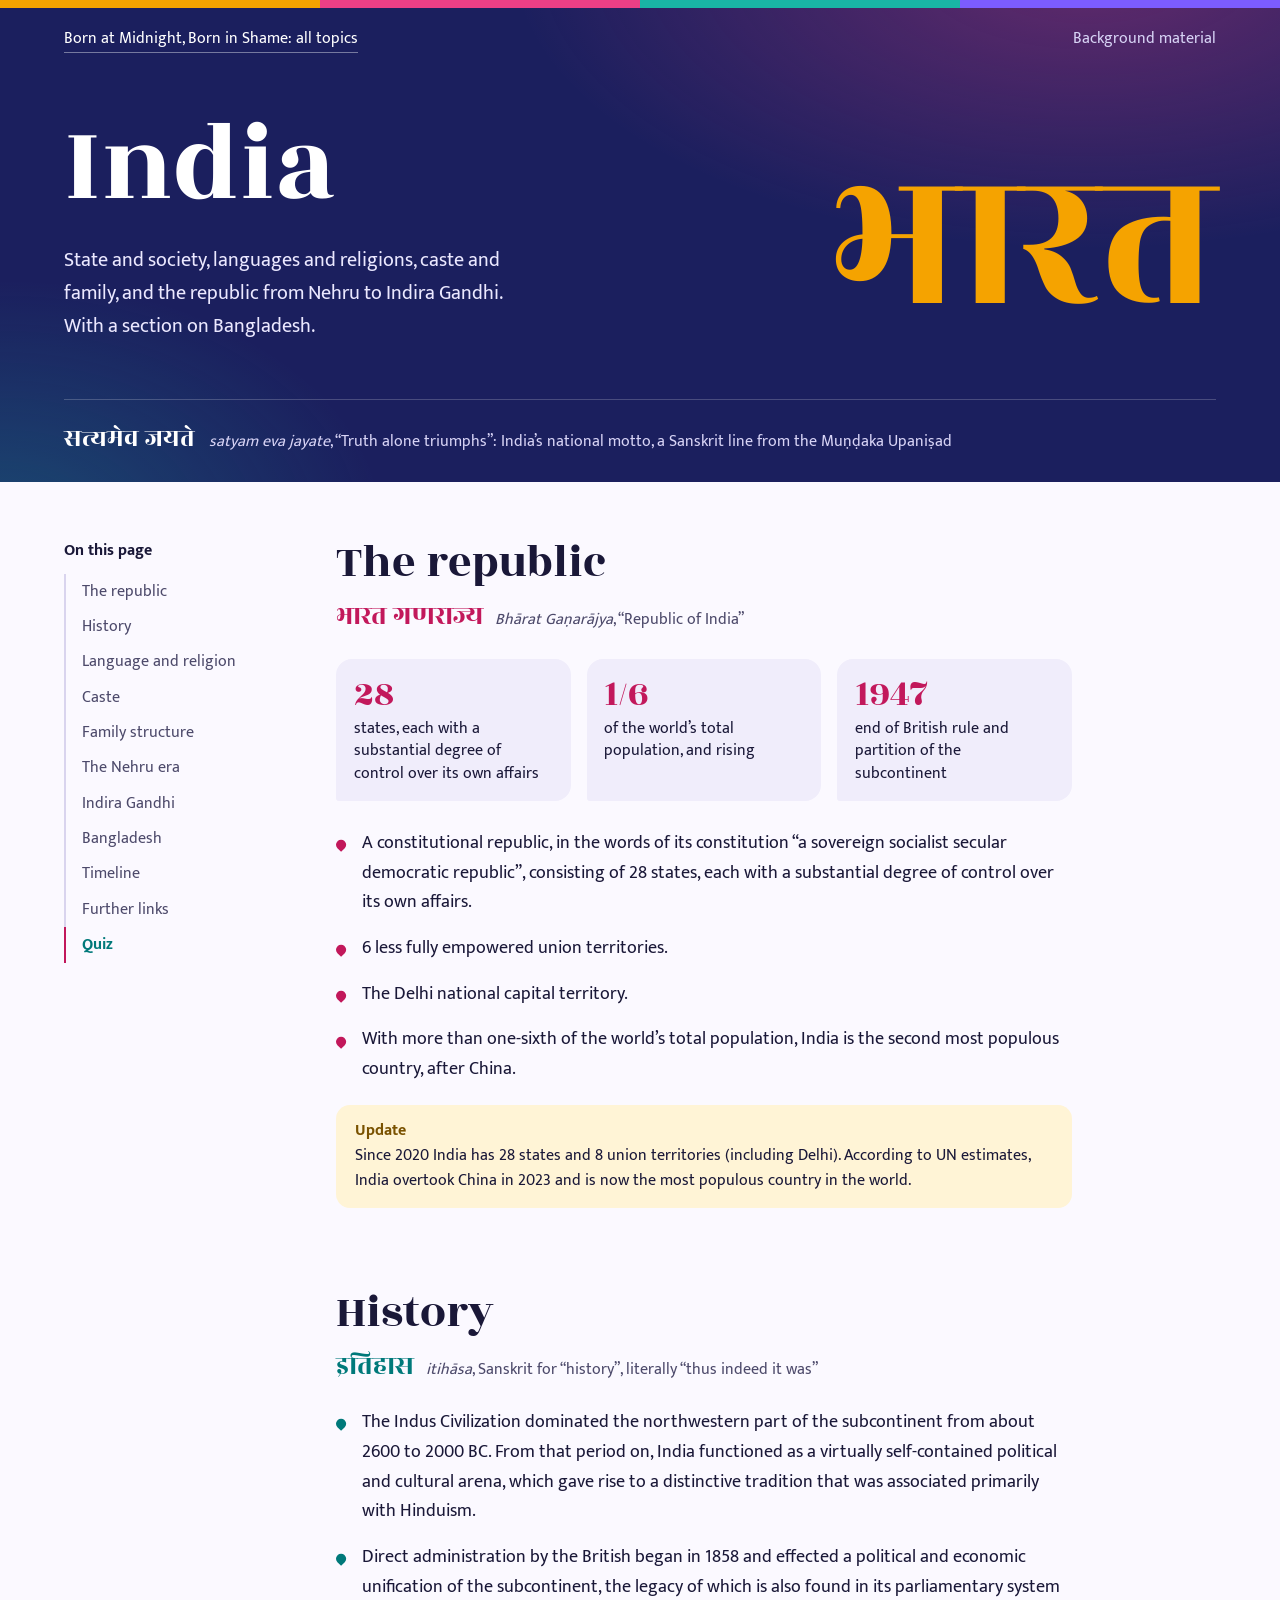
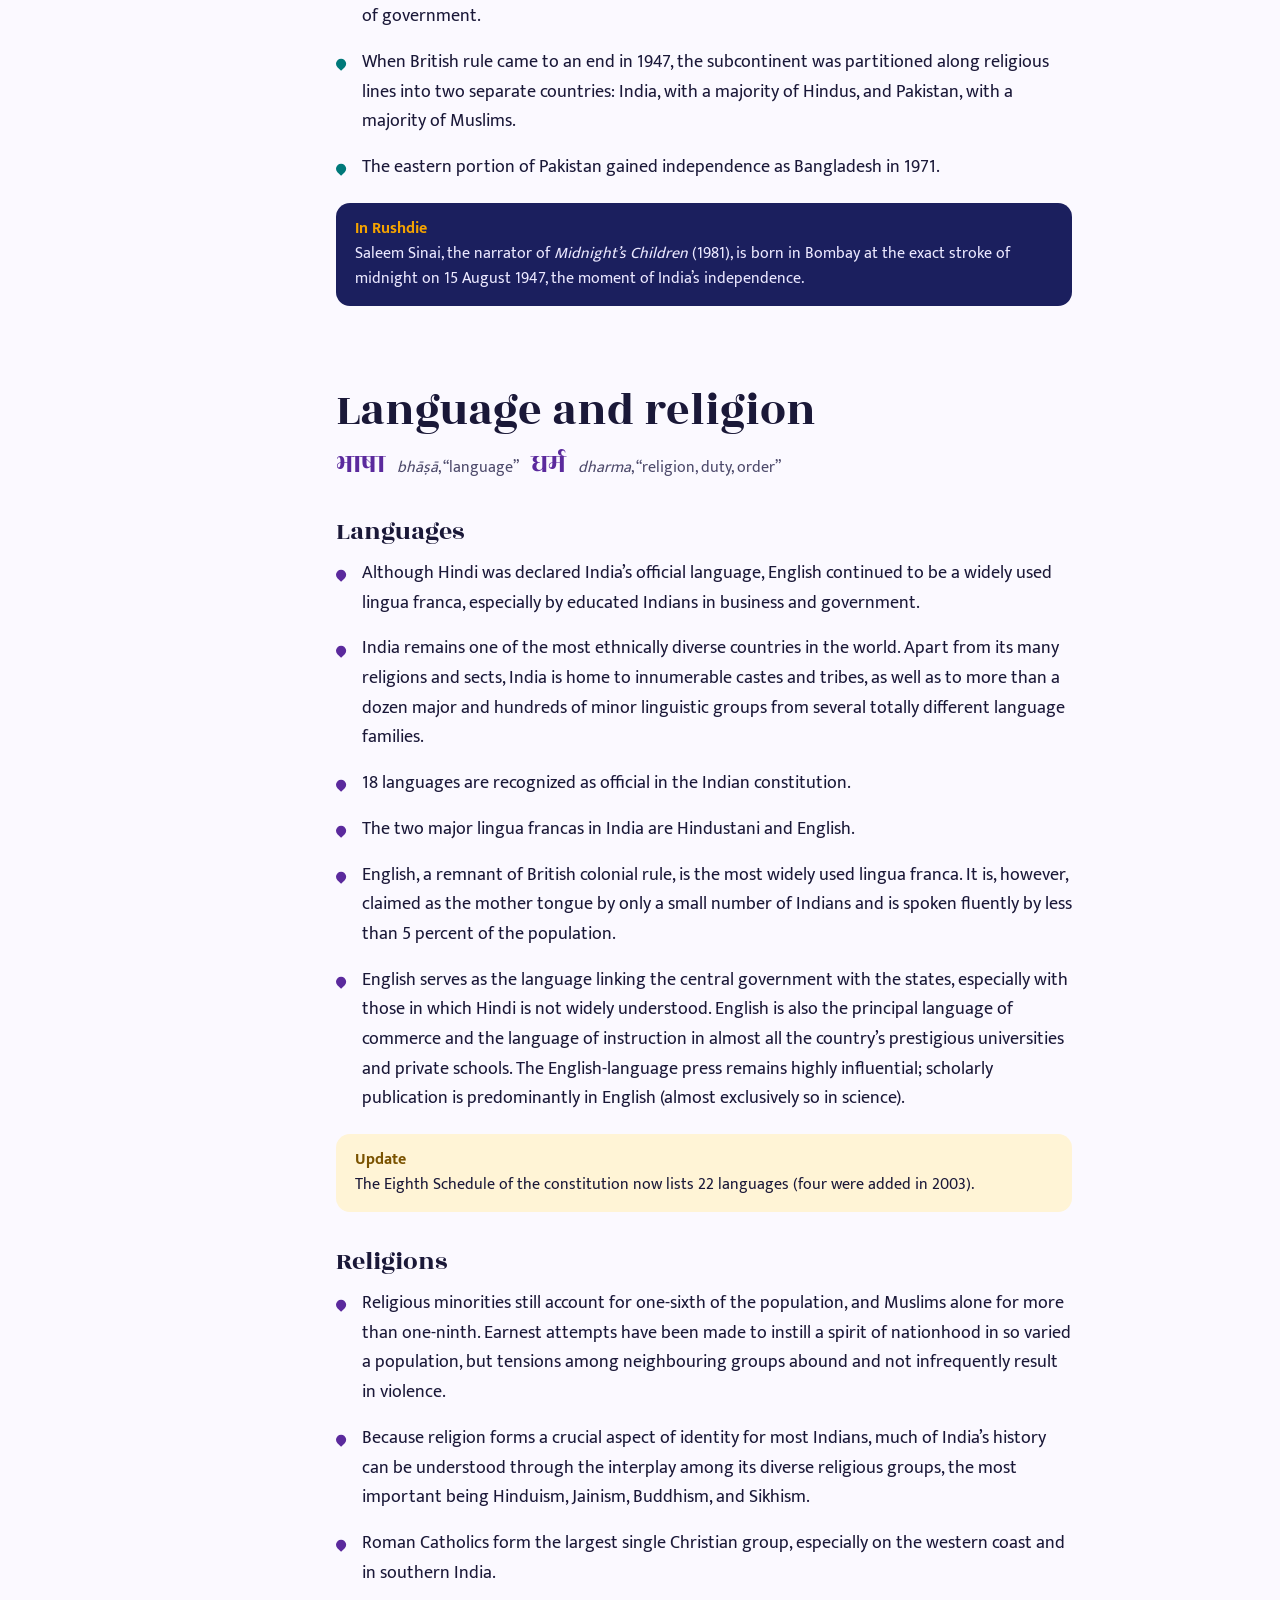
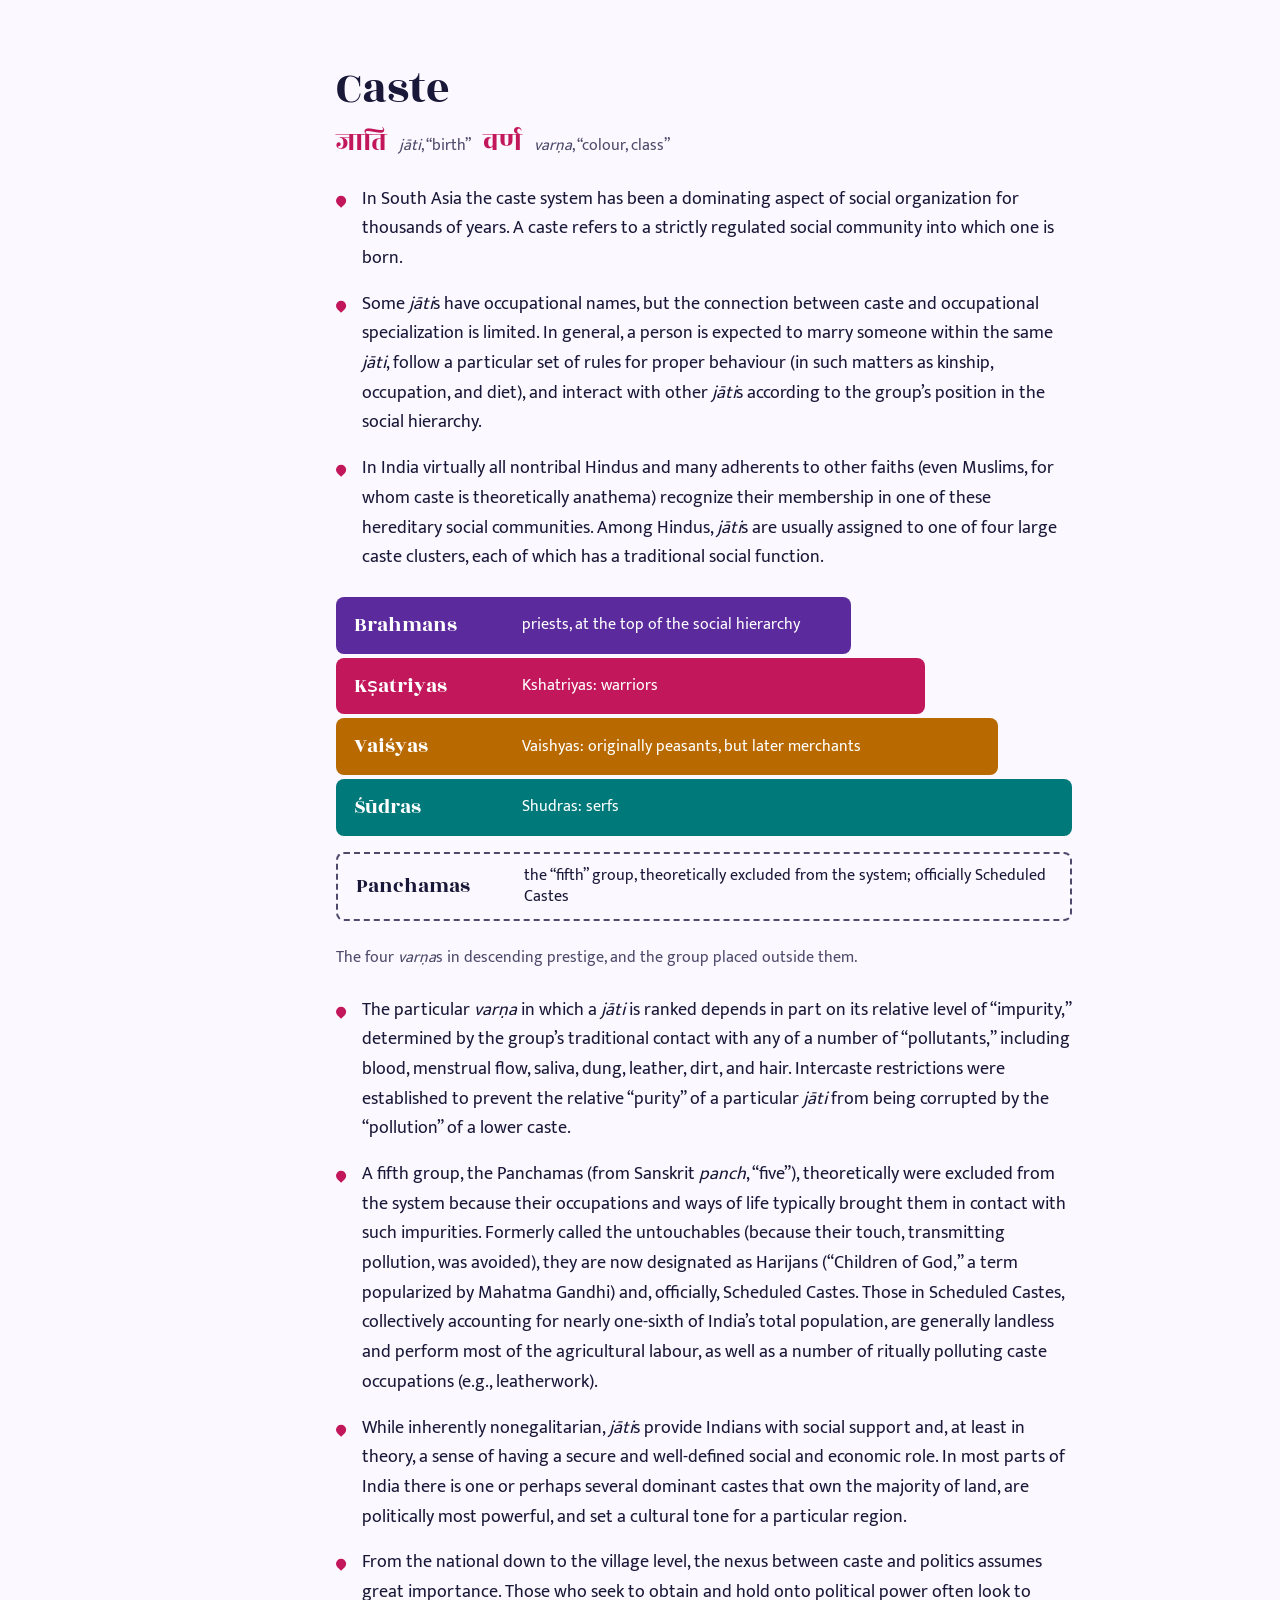
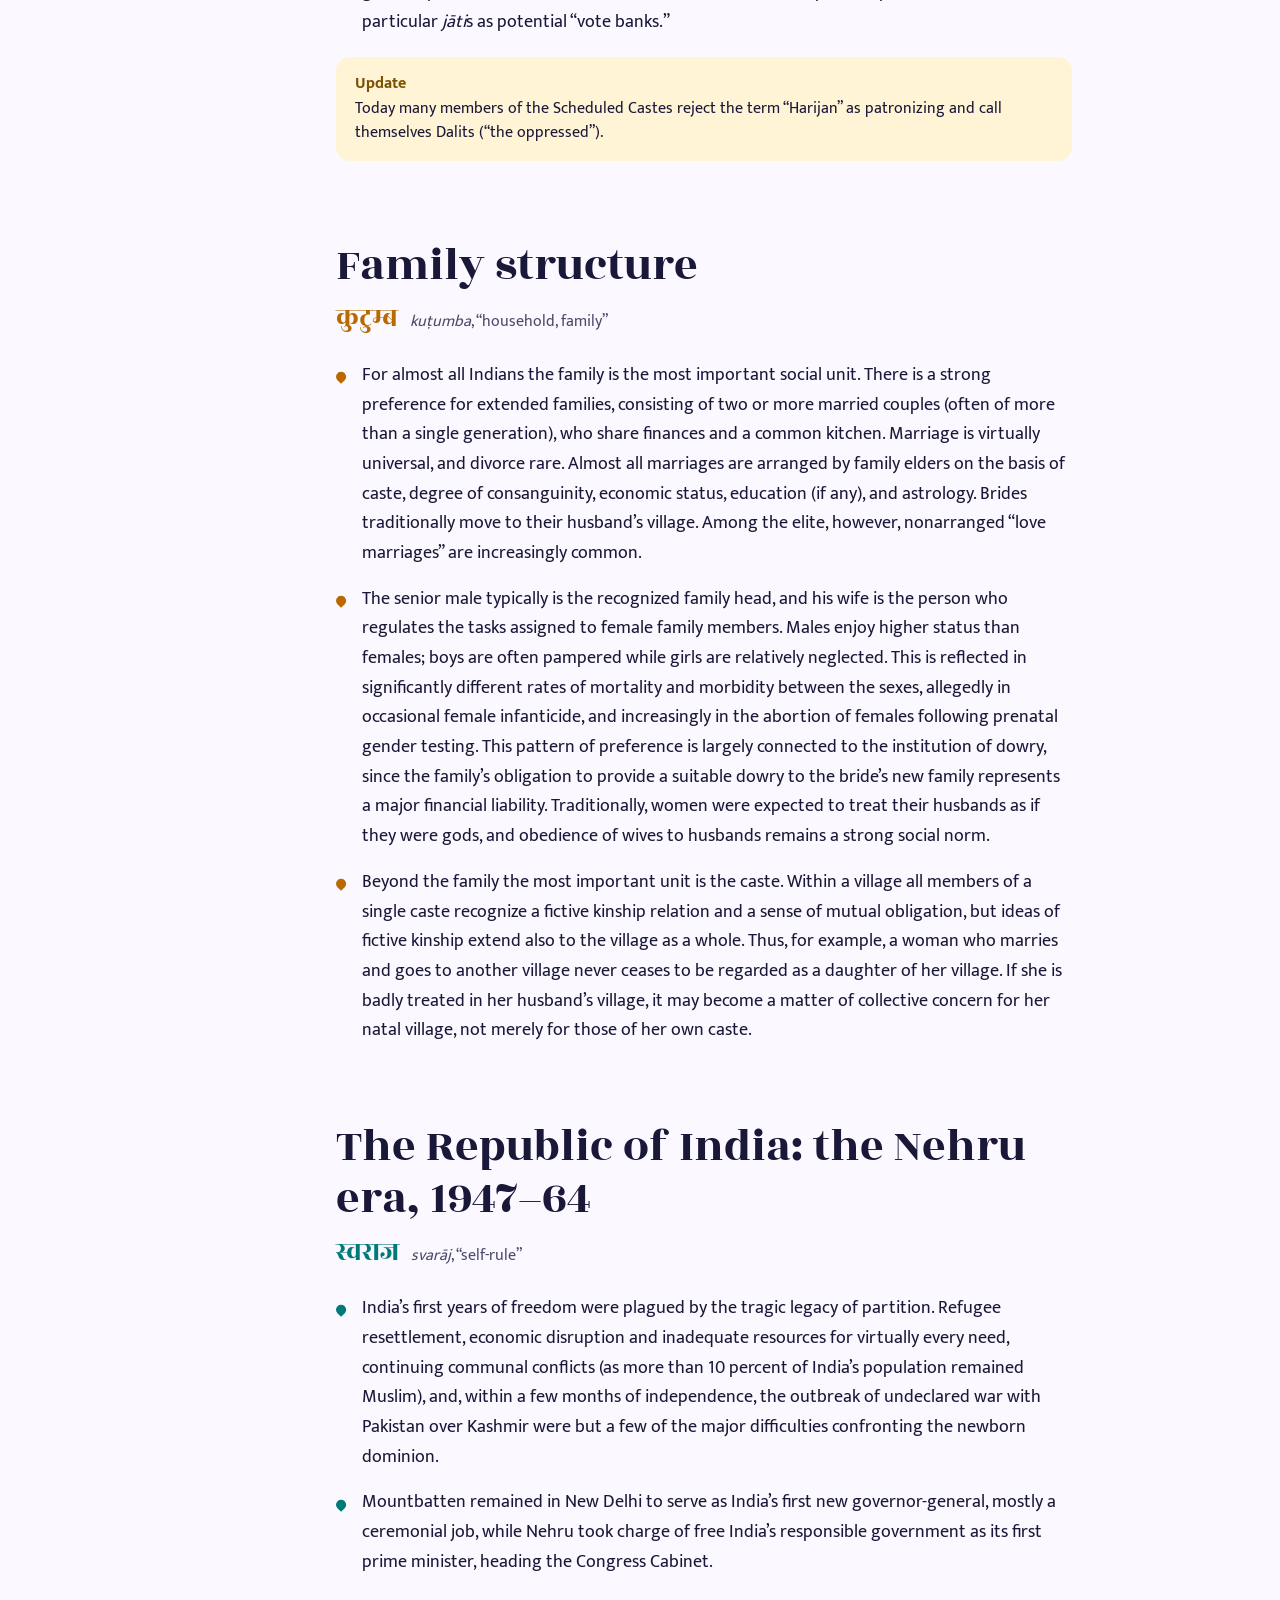
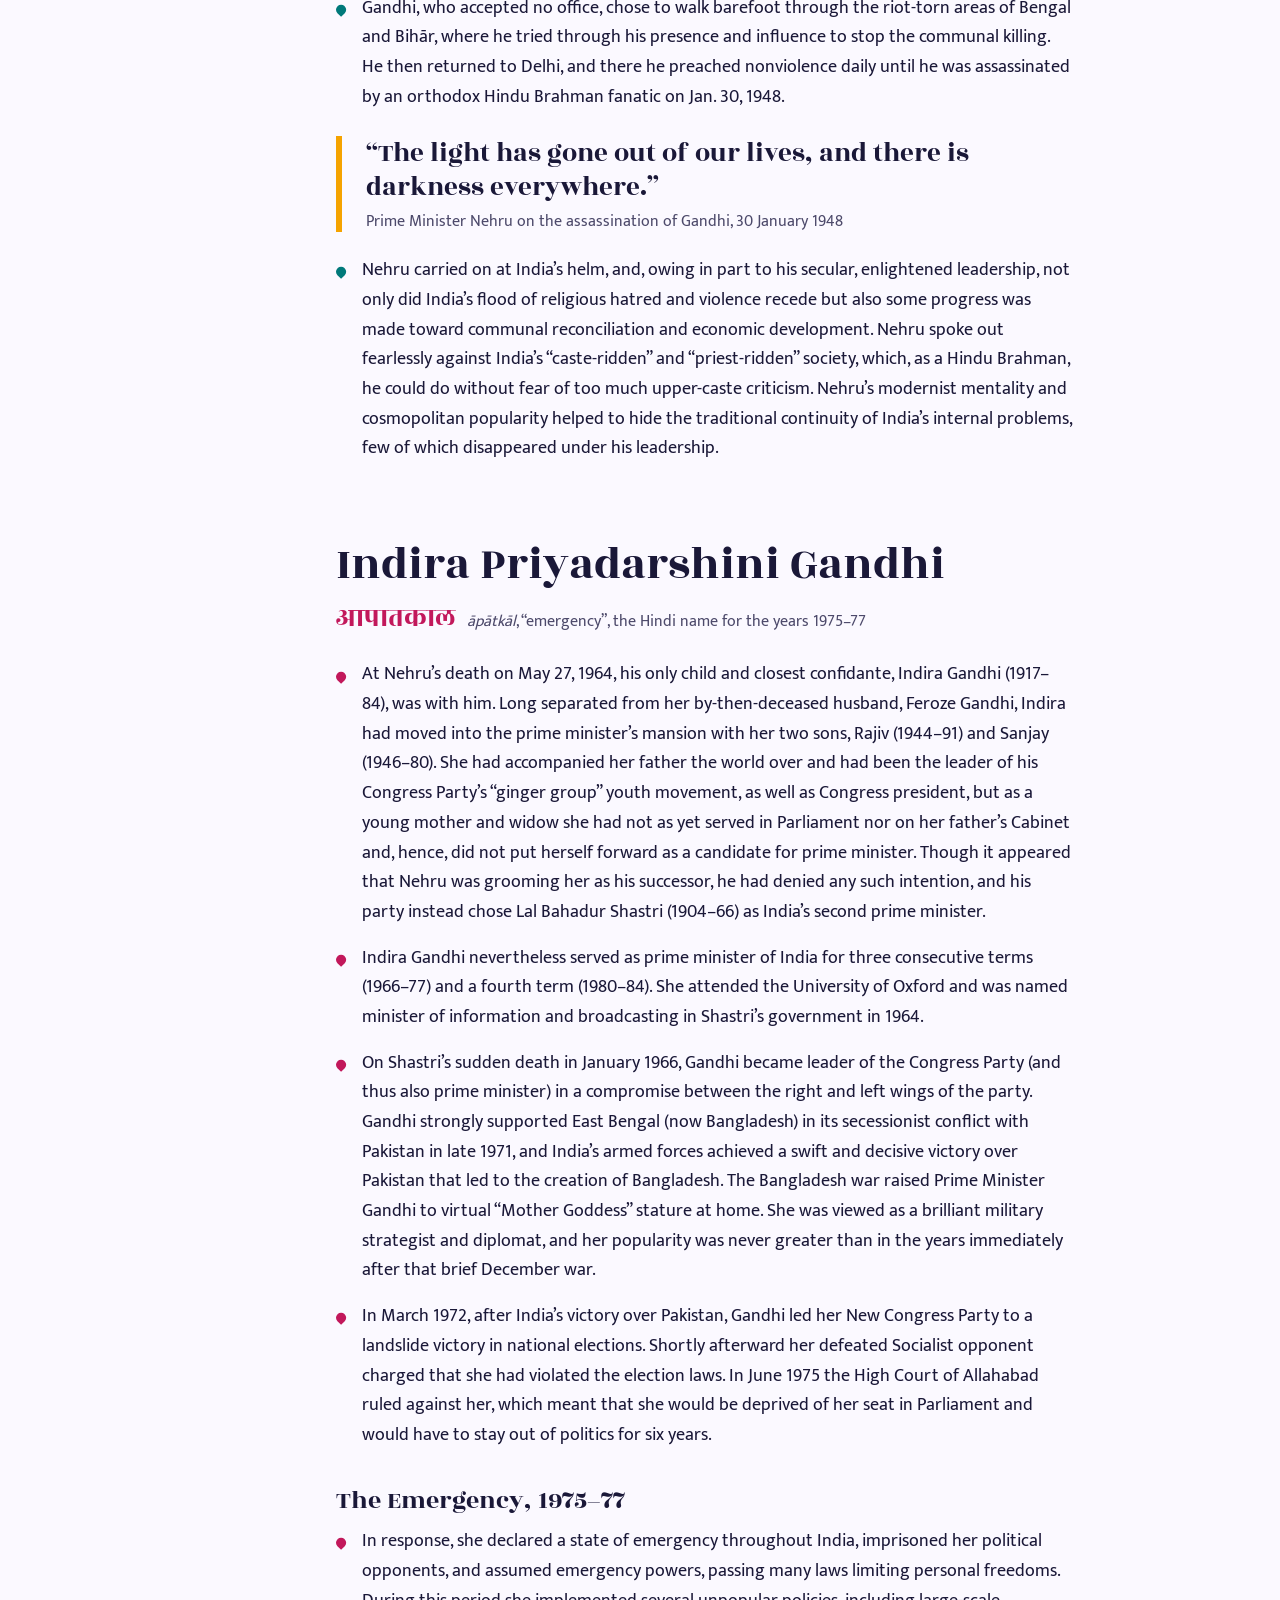
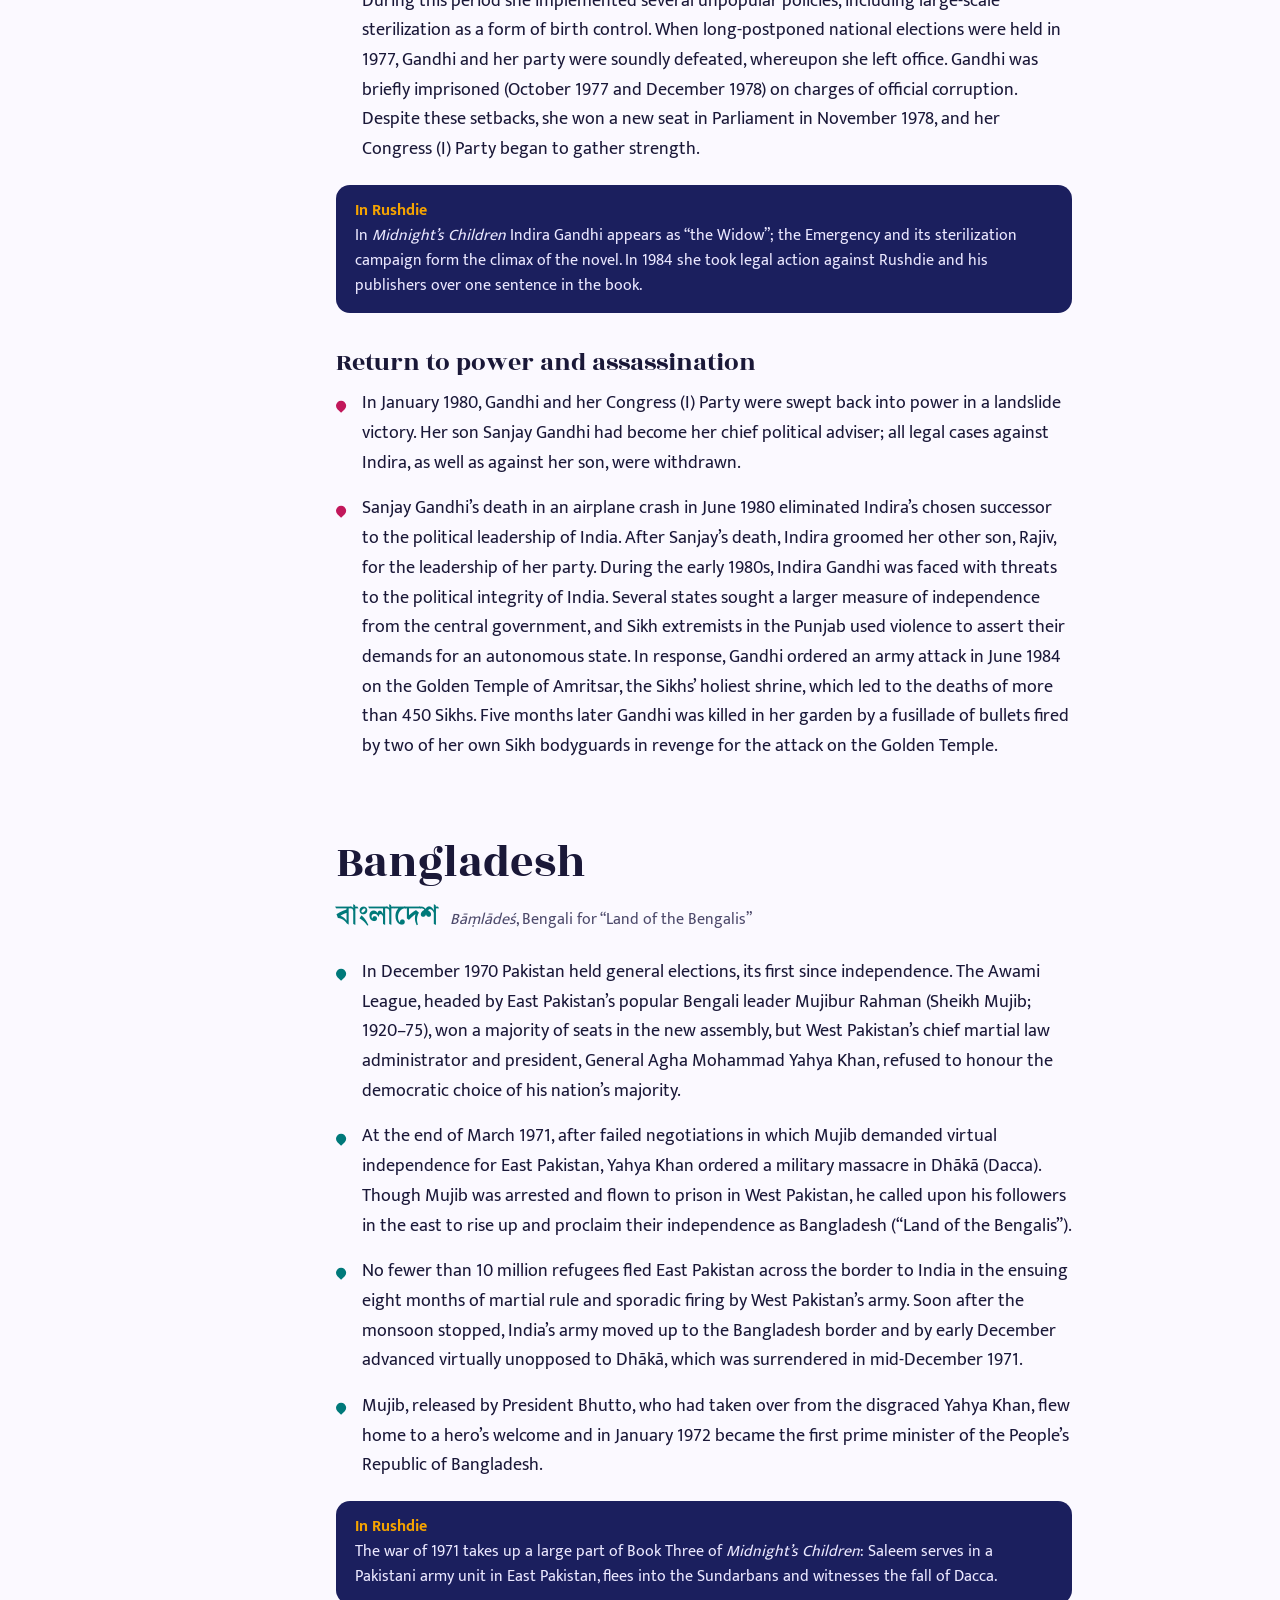
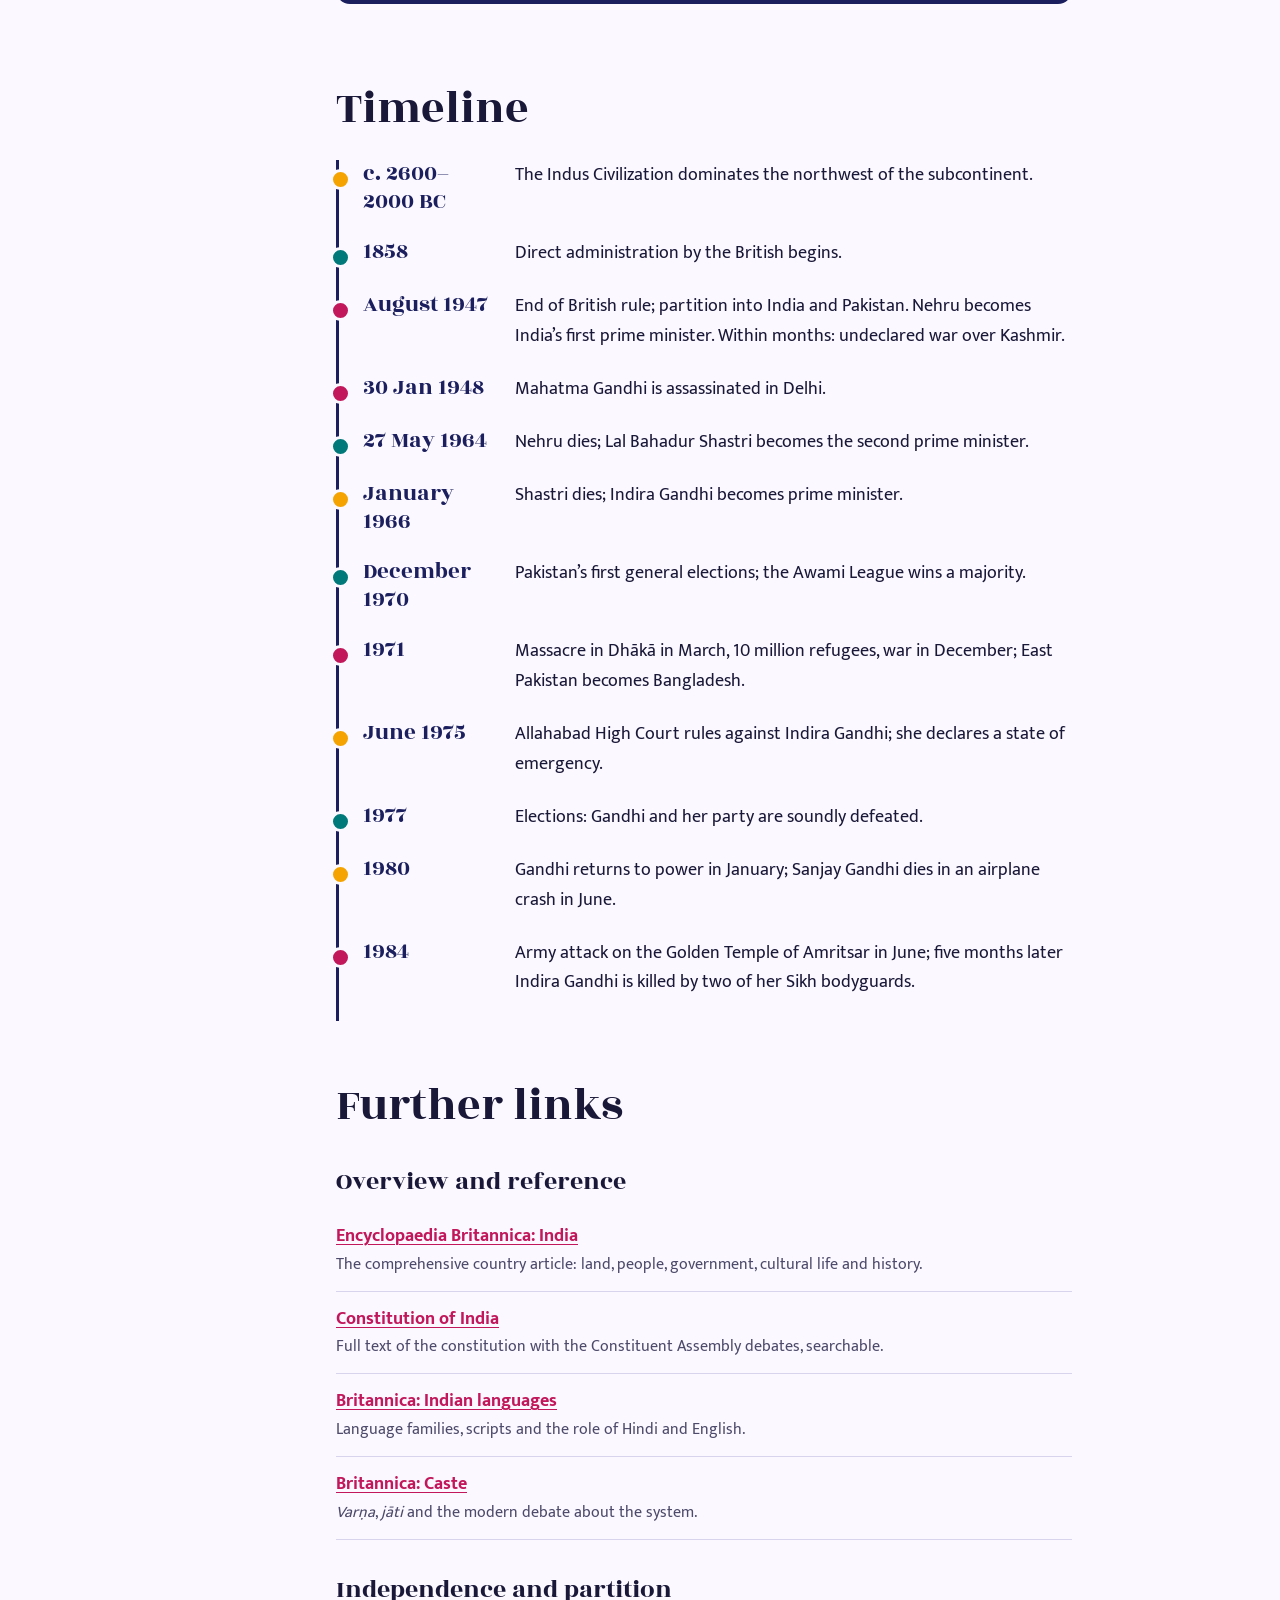
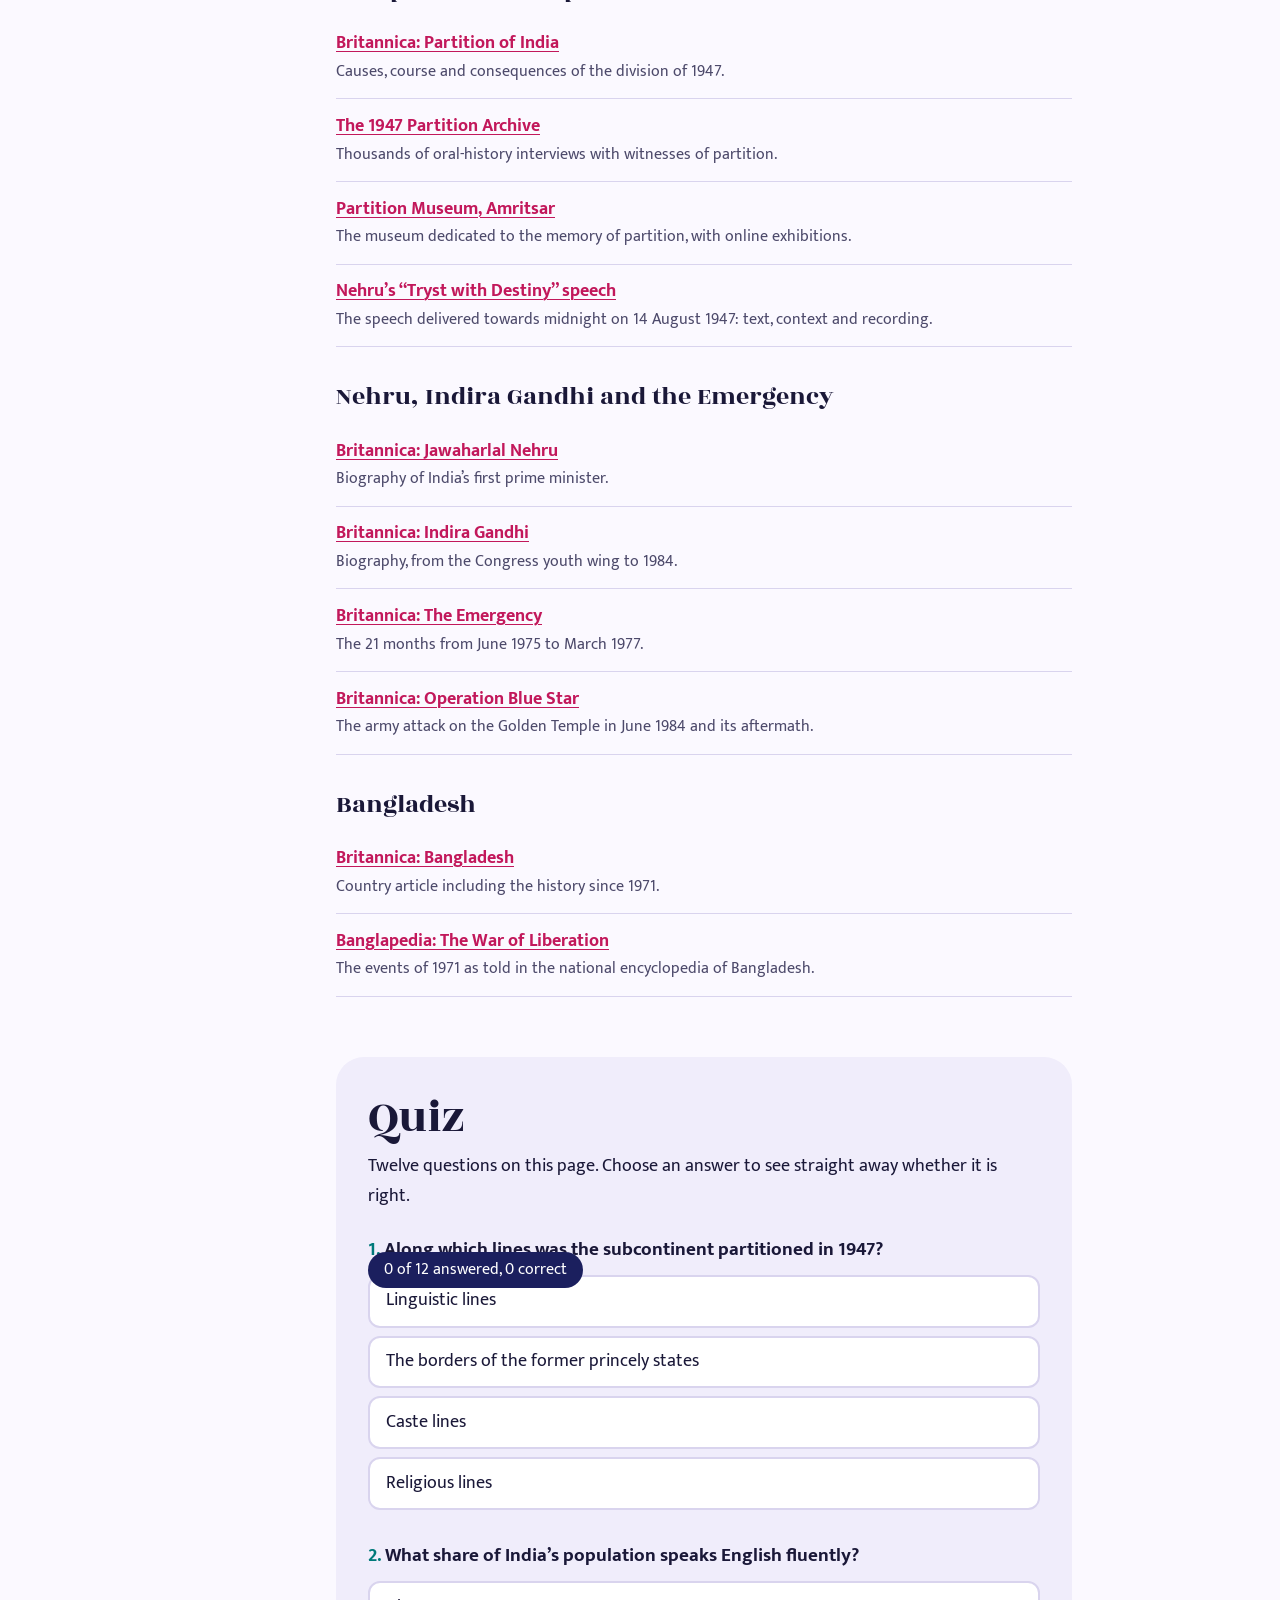
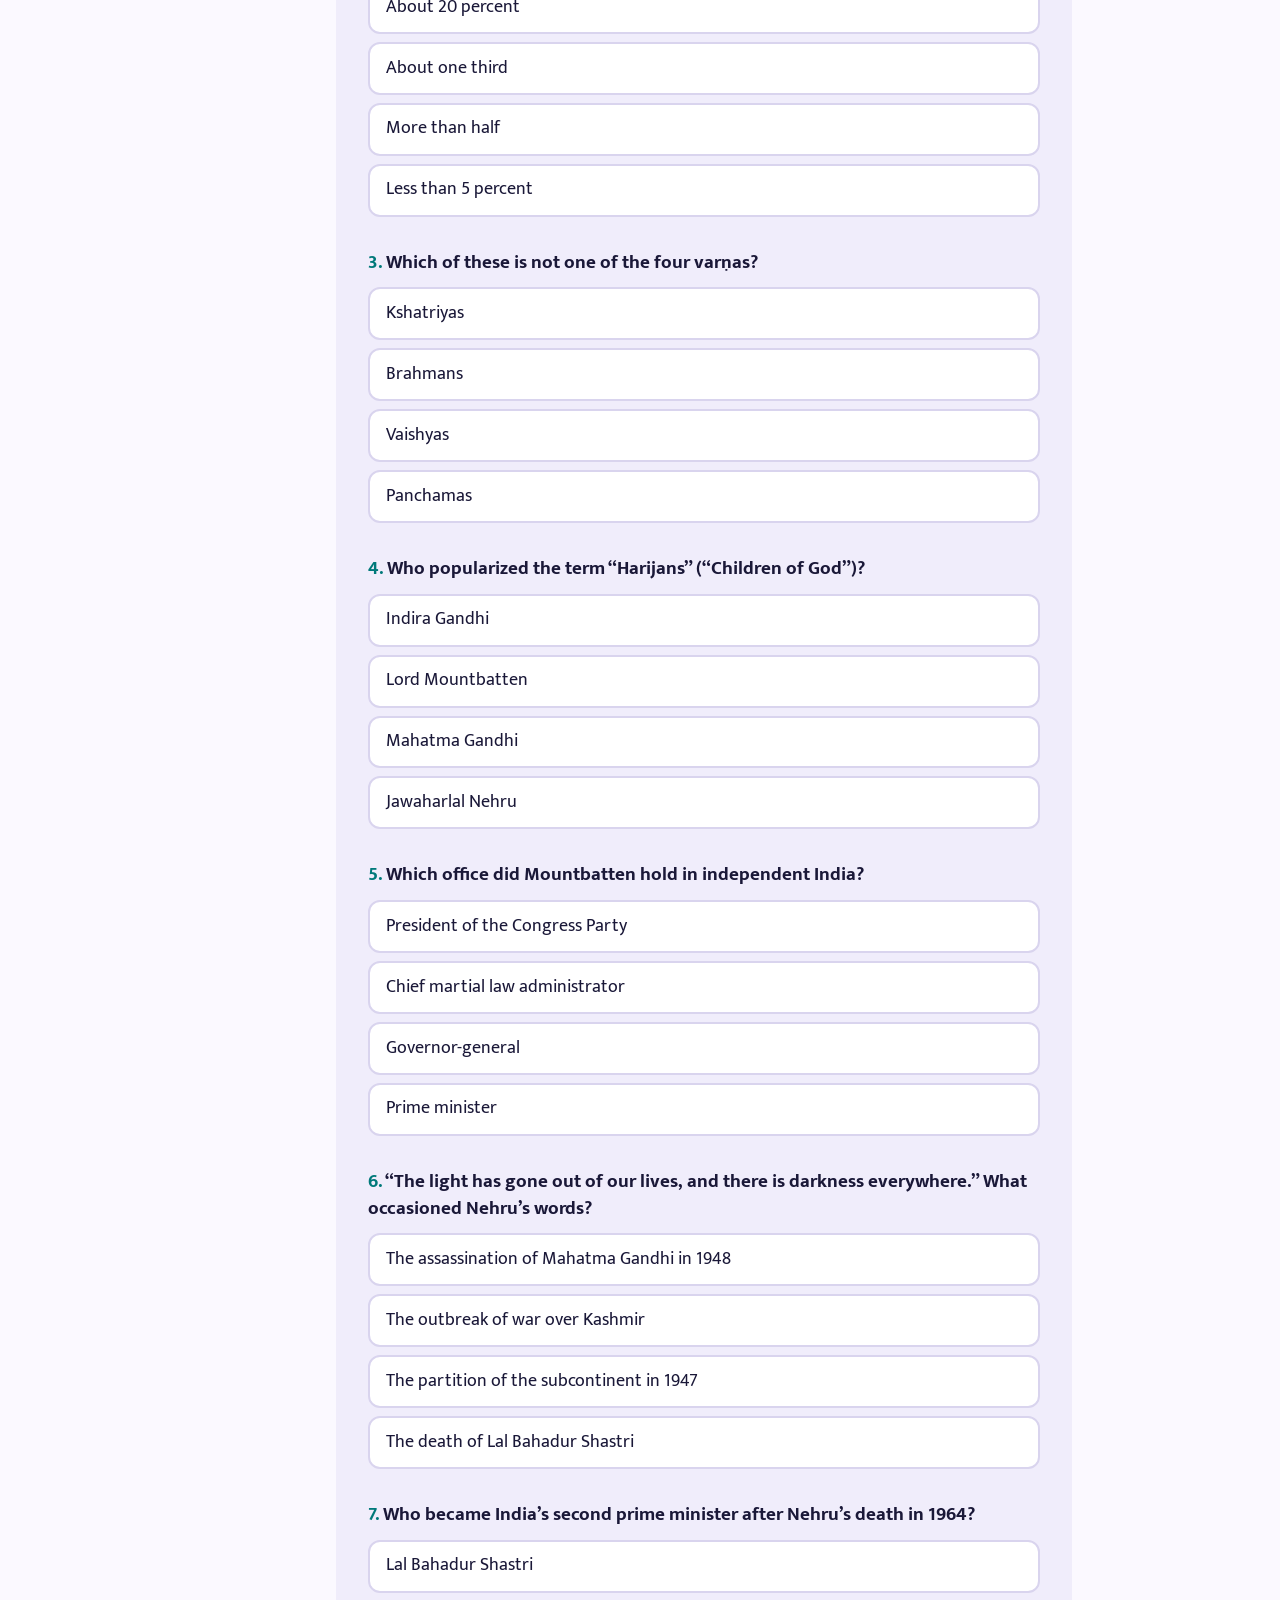
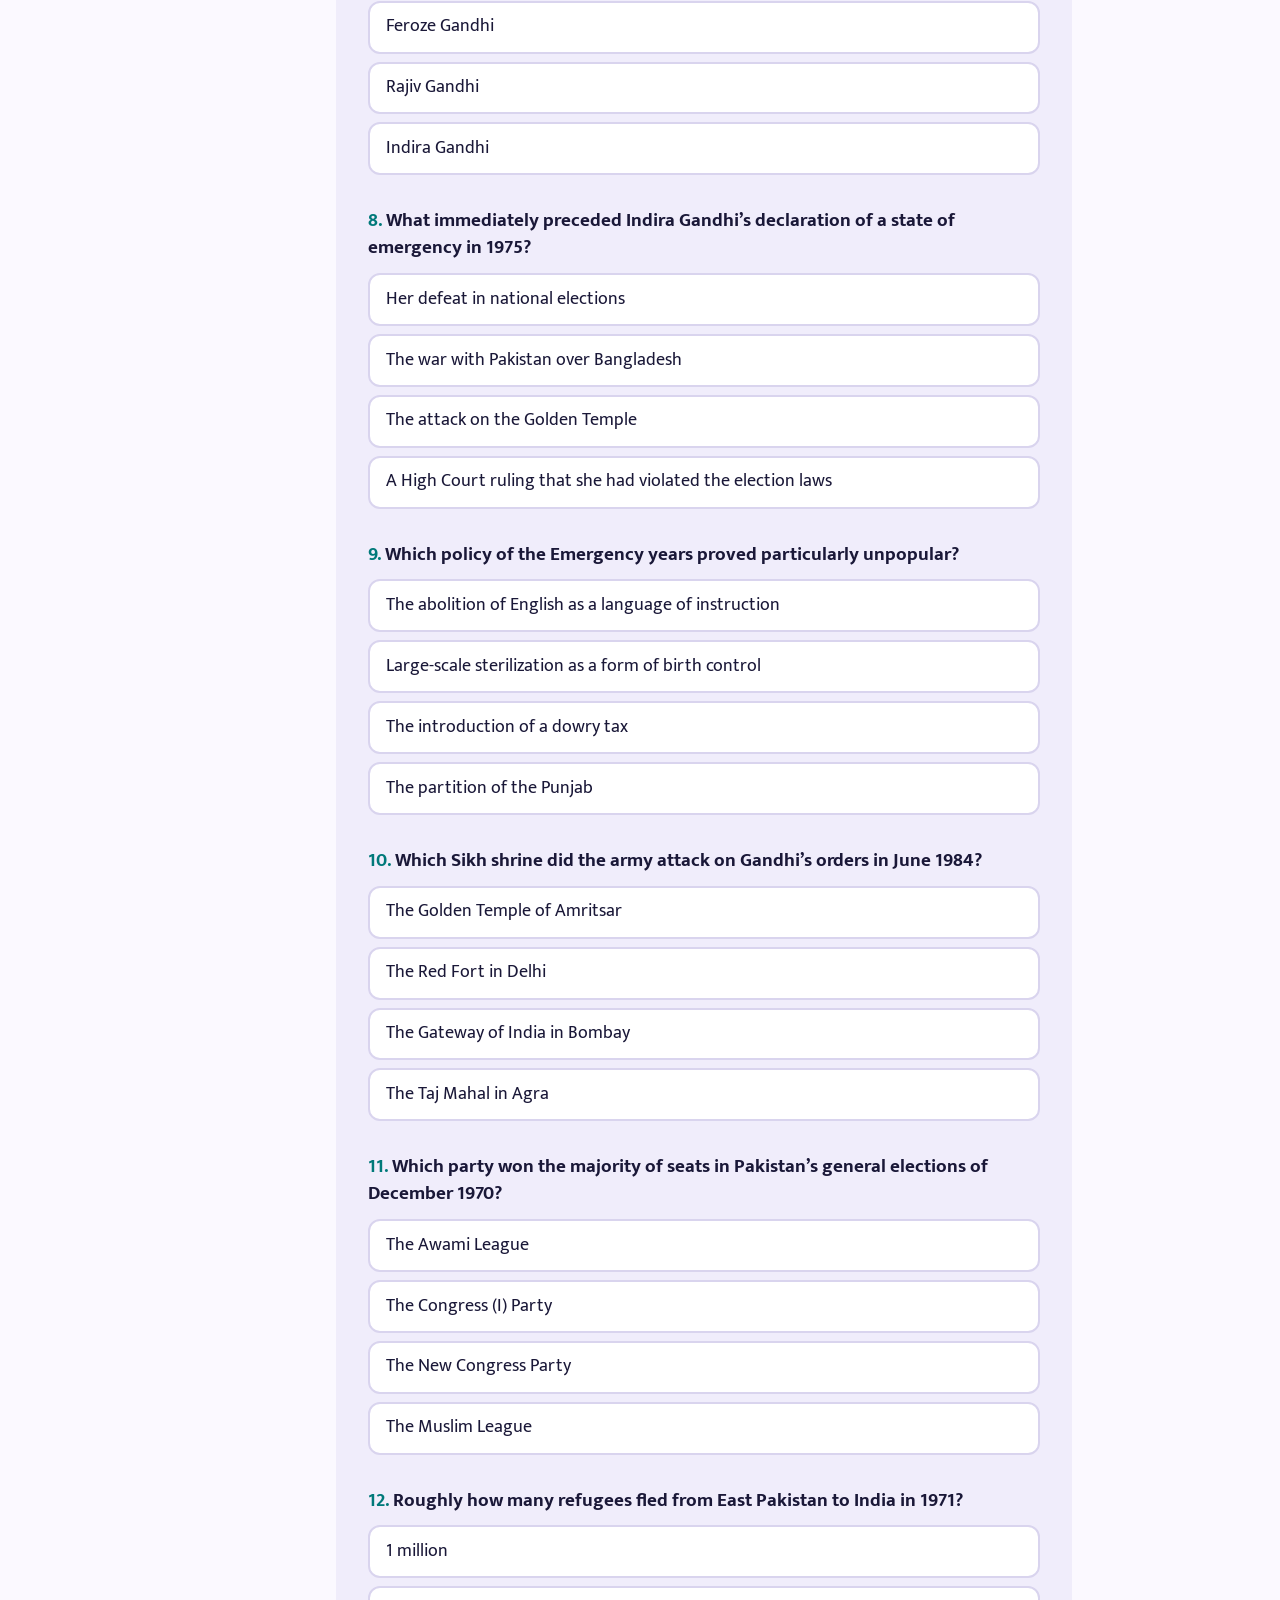
==== india.html @ 7c1ca5d3 "Add files via upload" ====
<!DOCTYPE html>
<html lang="en">
<head>
<meta charset="utf-8">
<meta name="viewport" content="width=device-width, initial-scale=1">
<title>India – Born at Midnight, Born in Shame</title>
<meta name="description" content="Background material on India and Bangladesh for the Hauptseminar on Salman Rushdie's fiction, Prof. Dr. Stefan Horlacher, TU Dresden.">
<link rel="preconnect" href="https://fonts.googleapis.com">
<link rel="preconnect" href="https://fonts.gstatic.com" crossorigin>
<link href="https://fonts.googleapis.com/css2?family=Mukta:wght@400;500;700&family=Rozha+One&family=Noto+Serif+Bengali:wght@600&display=swap" rel="stylesheet">
<link rel="stylesheet" href="style.css">
<style>
  .hero-india { display: grid; grid-template-columns: 1fr auto; gap: 1rem 3rem; align-items: end; padding: 2rem 0 3.5rem; }
  .hero-india h1 { font-size: clamp(3.5rem, 9vw, 7rem); }
  .hero-india .deva { font-family: var(--display); font-size: clamp(5rem, 17vw, 13rem); line-height: 0.95; color: var(--marigold); }
  .hero-india .intro { font-size: 1.25rem; max-width: 40ch; margin: 1rem 0 0; color: #ebe8ff; }
  .motto { border-top: 1px solid rgba(255,255,255,0.2); padding: 1.1rem 0 1.4rem; color: #d7d3f5; font-size: 1rem; }
  .motto .s { font-family: var(--display); font-size: 1.6rem; color: #fff; margin-right: 0.6rem; }

  .layout { display: grid; grid-template-columns: 13rem minmax(0, 46rem); gap: 4rem; padding-top: 3.5rem; align-items: start; }

  .toc { position: sticky; top: 1.5rem; font-size: 1rem; }
  .toc p { margin: 0 0 0.6rem; font-weight: 700; }
  .toc ol { list-style: none; margin: 0; padding: 0; border-left: 2px solid var(--line); }
  .toc a { display: block; padding: 0.28rem 0 0.28rem 1rem; margin-left: -2px; border-left: 2px solid transparent; color: var(--ink-soft); text-decoration: none; }
  .toc a:hover, .toc a.here { color: var(--rani); border-left-color: var(--rani); }
  .toc a.sub { padding-left: 1.9rem; }
  .toc a.quiz-link { color: var(--peacock); font-weight: 700; }

  section { padding-bottom: 3.75rem; scroll-margin-top: 1.5rem; }
  section > header { margin-bottom: 1.5rem; }
  section h2 { font-size: clamp(2rem, 4.2vw, 2.9rem); }
  section h3 { font-size: 1.6rem; margin: 2.25rem 0 0.75rem; }

  /* Sanskrit / Hindi keyword that belongs to each section */
  .word { display: flex; flex-wrap: wrap; align-items: baseline; gap: 0.2rem 0.75rem; margin-top: 0.5rem; color: var(--ink-soft); font-size: 1rem; }
  .word .s { font-family: var(--display); font-size: 1.75rem; line-height: 1.3; color: var(--accent); }
  .word .bn { font-family: "Noto Serif Bengali", var(--display); font-weight: 600; }

  .points { list-style: none; margin: 0; padding: 0; }
  .points > li { position: relative; padding-left: 1.6rem; margin-bottom: 1rem; }
  .points > li::before {
    content: ""; position: absolute; left: 0; top: 0.62em; width: 0.6rem; height: 0.6rem;
    background: var(--accent); border-radius: 50% 50% 50% 0; transform: rotate(-45deg);
  }

  .facts { display: grid; grid-template-columns: repeat(3, 1fr); gap: 1rem; margin: 0 0 1.75rem; padding: 0; list-style: none; }
  .facts li { background: var(--wash); border-radius: 16px 16px 16px 3px; padding: 1rem 1.1rem; font-size: 1rem; line-height: 1.4; }
  .facts b { display: block; font-family: var(--display); font-weight: 400; font-size: 2.4rem; line-height: 1; color: var(--accent); margin-bottom: 0.3rem; }

  blockquote { margin: 1.5rem 0; padding: 0 0 0 1.5rem; border-left: 6px solid var(--marigold); font-family: var(--display); font-size: 1.7rem; line-height: 1.25; }
  blockquote footer { font-family: var(--body); font-size: 1rem; color: var(--ink-soft); margin-top: 0.5rem; }

  .note { border-radius: 14px; padding: 0.9rem 1.2rem; margin: 1.25rem 0; font-size: 1rem; line-height: 1.55; }
  .note b { display: block; }
  .note.update { background: #fff4d6; }
  .note.update b { color: #7a5200; }
  .note.novel { background: var(--midnight); color: #ebe8ff; }
  .note.novel b { color: var(--marigold); }

  /* The four varnas and the fifth group */
  .varna { list-style: none; margin: 1.5rem 0; padding: 0; }
  .varna li { display: grid; grid-template-columns: 9.5rem 1fr; gap: 1rem; align-items: center; color: #fff; padding: 0.7rem 1.1rem; margin-bottom: 4px; border-radius: 8px; }
  .varna li:nth-child(1) { background: #5b2a9d; width: 70%; }
  .varna li:nth-child(2) { background: var(--rani); width: 80%; }
  .varna li:nth-child(3) { background: #b86a00; width: 90%; }
  .varna li:nth-child(4) { background: var(--peacock); width: 100%; }
  .varna li.outside { background: none; color: var(--ink); border: 2px dashed var(--ink-soft); margin-top: 1rem; }
  .varna .n { font-family: var(--display); font-size: 1.3rem; }
  .varna .d { font-size: 1rem; line-height: 1.35; }
  figcaption { font-size: 1rem; color: var(--ink-soft); }
  figure { margin: 0; }

  /* Timeline */
  .timeline { list-style: none; margin: 0; padding: 0; border-left: 3px solid var(--midnight); }
  .timeline li { position: relative; display: grid; grid-template-columns: 8.5rem 1fr; gap: 1rem; padding: 0 0 1.4rem 1.5rem; align-items: baseline; }
  .timeline li::before { content: ""; position: absolute; left: -9px; top: 0.55rem; width: 15px; height: 15px; border-radius: 50%; background: var(--c, var(--rani)); border: 3px solid var(--paper); }
  .timeline .y { font-family: var(--display); font-size: 1.45rem; line-height: 1.2; color: var(--midnight); }

  /* Links */
  .links { list-style: none; margin: 0; padding: 0; }
  .links li { padding: 0.8rem 0; border-bottom: 1px solid var(--line); }
  .links a { font-weight: 700; }
  .links span { display: block; color: var(--ink-soft); font-size: 1rem; }

  /* Quiz */
  #quiz { background: var(--wash); border-radius: 28px 28px 28px 4px; padding: 2.25rem 2rem 2.5rem; margin-bottom: 0; }
  .q { border: 0; margin: 0 0 2rem; padding: 0; }
  .q legend { font-weight: 700; font-size: 1.2rem; line-height: 1.4; padding: 0; margin-bottom: 0.75rem; }
  .q legend .num { color: var(--peacock); }
  .opts { display: grid; gap: 0.5rem; }
  .opts button {
    font: inherit; text-align: left; cursor: pointer; color: var(--ink);
    background: #fff; border: 2px solid var(--line); border-radius: 12px; padding: 0.6rem 1rem;
    transition: border-color 0.15s, background 0.15s;
  }
  .opts button:hover:not(:disabled) { border-color: var(--midnight); }
  .opts button:disabled { cursor: default; color: var(--ink-soft); }
  .opts button.right { background: #d9f5ee; border-color: var(--peacock); color: var(--ink); font-weight: 700; }
  .opts button.wrong { background: #ffe0ec; border-color: var(--rani); color: var(--ink); }
  .opts button.right::after { content: "  ✓"; }
  .opts button.wrong::after { content: "  ✗"; }
  .why { margin: 0.75rem 0 0; font-size: 1rem; }
  .result { background: var(--midnight); color: #fff; border-radius: 16px; padding: 1.5rem; }
  .result .score { font-family: var(--display); font-size: 2.6rem; line-height: 1; color: var(--marigold); }
  .result p { margin: 0.5rem 0 1rem; }
  .result button { font: inherit; font-weight: 700; cursor: pointer; border: 0; border-radius: 999px; padding: 0.55rem 1.3rem; background: #fff; color: var(--midnight); }
  .progress { position: sticky; bottom: 0.75rem; margin-top: 1rem; display: inline-block; background: var(--midnight); color: #fff; border-radius: 999px; padding: 0.3rem 1rem; font-size: 1rem; }

  @media (max-width: 60rem) {
    .layout { grid-template-columns: minmax(0, 1fr); gap: 2rem; padding-top: 0; }
    .toc { position: sticky; top: 0; z-index: 5; background: var(--paper); margin-inline: -1rem; padding: 0.6rem 1rem; border-bottom: 1px solid var(--line); }
    .toc p { display: none; }
    .toc ol { display: flex; gap: 0.4rem; overflow-x: auto; border: 0; }
    .toc a, .toc a.sub { white-space: nowrap; border: 1.5px solid var(--line); border-radius: 999px; padding: 0.15rem 0.8rem; margin: 0; }
    .toc a:hover, .toc a.here { border-color: var(--rani); }
    section { scroll-margin-top: 4rem; }
  }
  @media (max-width: 40rem) {
    .hero-india { grid-template-columns: 1fr; }
    .facts { grid-template-columns: 1fr; }
    .varna li { grid-template-columns: 1fr; gap: 0.1rem; width: 100% !important; }
    .timeline li { grid-template-columns: 1fr; gap: 0; }
    #quiz { padding: 1.5rem 1.1rem 2rem; margin-inline: -0.25rem; }
  }
</style>
</head>
<body>
<a class="skip" href="#main">Skip to content</a>
<div class="band"></div>

<header class="hero">
  <div class="wrap">
    <div class="topline">
      <a href="index.html">Born at Midnight, Born in Shame: all topics</a>
      <span>Background material</span>
    </div>
    <div class="hero-india">
      <div>
        <h1>India</h1>
        <p class="intro">State and society, languages and religions, caste and family, and the republic from Nehru to Indira Gandhi. With a section on Bangladesh.</p>
      </div>
      <div class="deva" lang="hi" aria-hidden="true">भारत</div>
    </div>
    <div class="motto">
      <span class="s" lang="sa">सत्यमेव जयते</span>
      <i>satyam eva jayate</i>, “Truth alone triumphs”: India’s national motto, a Sanskrit line from the Muṇḍaka Upaniṣad
    </div>
  </div>
</header>

<div class="wrap layout">
  <nav class="toc" aria-label="On this page">
    <p>On this page</p>
    <ol>
      <li><a href="#overview">The republic</a></li>
      <li><a href="#history">History</a></li>
      <li><a href="#language-religion">Language and religion</a></li>
      <li><a href="#caste">Caste</a></li>
      <li><a href="#family">Family structure</a></li>
      <li><a href="#nehru">The Nehru era</a></li>
      <li><a href="#indira">Indira Gandhi</a></li>
      <li><a href="#bangladesh">Bangladesh</a></li>
      <li><a href="#timeline">Timeline</a></li>
      <li><a href="#links">Further links</a></li>
      <li><a class="quiz-link" href="#quiz">Quiz</a></li>
    </ol>
  </nav>

  <main id="main">

    <section id="overview" style="--accent: var(--rani)">
      <header>
        <h2>The republic</h2>
        <p class="word"><span class="s" lang="hi">भारत गणराज्य</span> <span><i>Bhārat Gaṇarājya</i>, “Republic of India”</span></p>
      </header>
      <ul class="facts">
        <li><b>28</b> states, each with a substantial degree of control over its own affairs</li>
        <li><b>1/6</b> of the world’s total population, and rising</li>
        <li><b>1947</b> end of British rule and partition of the subcontinent</li>
      </ul>
      <ul class="points">
        <li>A constitutional republic, in the words of its constitution “a sovereign socialist secular democratic republic”, consisting of 28 states, each with a substantial degree of control over its own affairs.</li>
        <li>6 less fully empowered union territories.</li>
        <li>The Delhi national capital territory.</li>
        <li>With more than one-sixth of the world’s total population, India is the second most populous country, after China.</li>
      </ul>
      <aside class="note update">
        <b>Update</b>
        Since 2020 India has 28 states and 8 union territories (including Delhi). According to UN estimates, India overtook China in 2023 and is now the most populous country in the world.
      </aside>
    </section>

    <section id="history" style="--accent: var(--peacock)">
      <header>
        <h2>History</h2>
        <p class="word"><span class="s" lang="sa">इतिहास</span> <span><i>itihāsa</i>, Sanskrit for “history”, literally “thus indeed it was”</span></p>
      </header>
      <ul class="points">
        <li>The Indus Civilization dominated the northwestern part of the subcontinent from about 2600 to 2000 BC. From that period on, India functioned as a virtually self-contained political and cultural arena, which gave rise to a distinctive tradition that was associated primarily with Hinduism.</li>
        <li>Direct administration by the British began in 1858 and effected a political and economic unification of the subcontinent, the legacy of which is also found in its parliamentary system of government.</li>
        <li>When British rule came to an end in 1947, the subcontinent was partitioned along religious lines into two separate countries: India, with a majority of Hindus, and Pakistan, with a majority of Muslims.</li>
        <li>The eastern portion of Pakistan gained independence as Bangladesh in 1971.</li>
      </ul>
      <aside class="note novel">
        <b>In Rushdie</b>
        Saleem Sinai, the narrator of <i>Midnight’s Children</i> (1981), is born in Bombay at the exact stroke of midnight on 15 August 1947, the moment of India’s independence.
      </aside>
    </section>

    <section id="language-religion" style="--accent: #5b2a9d">
      <header>
        <h2>Language and religion</h2>
        <p class="word"><span class="s" lang="sa">भाषा</span> <span><i>bhāṣā</i>, “language”</span> <span class="s" lang="sa">धर्म</span> <span><i>dharma</i>, “religion, duty, order”</span></p>
      </header>

      <h3>Languages</h3>
      <ul class="points">
        <li>Although Hindi was declared India’s official language, English continued to be a widely used lingua franca, especially by educated Indians in business and government.</li>
        <li>India remains one of the most ethnically diverse countries in the world. Apart from its many religions and sects, India is home to innumerable castes and tribes, as well as to more than a dozen major and hundreds of minor linguistic groups from several totally different language families.</li>
        <li>18 languages are recognized as official in the Indian constitution.</li>
        <li>The two major lingua francas in India are Hindustani and English.</li>
        <li>English, a remnant of British colonial rule, is the most widely used lingua franca. It is, however, claimed as the mother tongue by only a small number of Indians and is spoken fluently by less than 5 percent of the population.</li>
        <li>English serves as the language linking the central government with the states, especially with those in which Hindi is not widely understood. English is also the principal language of commerce and the language of instruction in almost all the country’s prestigious universities and private schools. The English-language press remains highly influential; scholarly publication is predominantly in English (almost exclusively so in science).</li>
      </ul>
      <aside class="note update">
        <b>Update</b>
        The Eighth Schedule of the constitution now lists 22 languages (four were added in 2003).
      </aside>

      <h3>Religions</h3>
      <ul class="points">
        <li>Religious minorities still account for one-sixth of the population, and Muslims alone for more than one-ninth. Earnest attempts have been made to instill a spirit of nationhood in so varied a population, but tensions among neighbouring groups abound and not infrequently result in violence.</li>
        <li>Because religion forms a crucial aspect of identity for most Indians, much of India’s history can be understood through the interplay among its diverse religious groups, the most important being Hinduism, Jainism, Buddhism, and Sikhism.</li>
        <li>Roman Catholics form the largest single Christian group, especially on the western coast and in southern India.</li>
      </ul>
    </section>

    <section id="caste" style="--accent: var(--rani)">
      <header>
        <h2>Caste</h2>
        <p class="word"><span class="s" lang="sa">जाति</span> <span><i>jāti</i>, “birth”</span> <span class="s" lang="sa">वर्ण</span> <span><i>varṇa</i>, “colour, class”</span></p>
      </header>
      <ul class="points">
        <li>In South Asia the caste system has been a dominating aspect of social organization for thousands of years. A caste refers to a strictly regulated social community into which one is born.</li>
        <li>Some <i>jāti</i>s have occupational names, but the connection between caste and occupational specialization is limited. In general, a person is expected to marry someone within the same <i>jāti</i>, follow a particular set of rules for proper behaviour (in such matters as kinship, occupation, and diet), and interact with other <i>jāti</i>s according to the group’s position in the social hierarchy.</li>
        <li>In India virtually all nontribal Hindus and many adherents to other faiths (even Muslims, for whom caste is theoretically anathema) recognize their membership in one of these hereditary social communities. Among Hindus, <i>jāti</i>s are usually assigned to one of four large caste clusters, each of which has a traditional social function.</li>
      </ul>

      <figure>
        <ol class="varna">
          <li><span class="n">Brahmans</span><span class="d">priests, at the top of the social hierarchy</span></li>
          <li><span class="n">Kṣatriyas</span><span class="d">Kshatriyas: warriors</span></li>
          <li><span class="n">Vaiśyas</span><span class="d">Vaishyas: originally peasants, but later merchants</span></li>
          <li><span class="n">Śūdras</span><span class="d">Shudras: serfs</span></li>
          <li class="outside"><span class="n">Panchamas</span><span class="d">the “fifth” group, theoretically excluded from the system; officially Scheduled Castes</span></li>
        </ol>
        <figcaption>The four <i>varṇa</i>s in descending prestige, and the group placed outside them.</figcaption>
      </figure>

      <ul class="points" style="margin-top: 1.5rem">
        <li>The particular <i>varṇa</i> in which a <i>jāti</i> is ranked depends in part on its relative level of “impurity,” determined by the group’s traditional contact with any of a number of “pollutants,” including blood, menstrual flow, saliva, dung, leather, dirt, and hair. Intercaste restrictions were established to prevent the relative “purity” of a particular <i>jāti</i> from being corrupted by the “pollution” of a lower caste.</li>
        <li>A fifth group, the Panchamas (from Sanskrit <i>panch</i>, “five”), theoretically were excluded from the system because their occupations and ways of life typically brought them in contact with such impurities. Formerly called the untouchables (because their touch, transmitting pollution, was avoided), they are now designated as Harijans (“Children of God,” a term popularized by Mahatma Gandhi) and, officially, Scheduled Castes. Those in Scheduled Castes, collectively accounting for nearly one-sixth of India’s total population, are generally landless and perform most of the agricultural labour, as well as a number of ritually polluting caste occupations (e.g., leatherwork).</li>
        <li>While inherently nonegalitarian, <i>jāti</i>s provide Indians with social support and, at least in theory, a sense of having a secure and well-defined social and economic role. In most parts of India there is one or perhaps several dominant castes that own the majority of land, are politically most powerful, and set a cultural tone for a particular region.</li>
        <li>From the national down to the village level, the nexus between caste and politics assumes great importance. Those who seek to obtain and hold onto political power often look to particular <i>jāti</i>s as potential “vote banks.”</li>
      </ul>
      <aside class="note update">
        <b>Update</b>
        Today many members of the Scheduled Castes reject the term “Harijan” as patronizing and call themselves Dalits (“the oppressed”).
      </aside>
    </section>

    <section id="family" style="--accent: #b86a00">
      <header>
        <h2>Family structure</h2>
        <p class="word"><span class="s" lang="sa">कुटुम्ब</span> <span><i>kuṭumba</i>, “household, family”</span></p>
      </header>
      <ul class="points">
        <li>For almost all Indians the family is the most important social unit. There is a strong preference for extended families, consisting of two or more married couples (often of more than a single generation), who share finances and a common kitchen. Marriage is virtually universal, and divorce rare. Almost all marriages are arranged by family elders on the basis of caste, degree of consanguinity, economic status, education (if any), and astrology. Brides traditionally move to their husband’s village. Among the elite, however, nonarranged “love marriages” are increasingly common.</li>
        <li>The senior male typically is the recognized family head, and his wife is the person who regulates the tasks assigned to female family members. Males enjoy higher status than females; boys are often pampered while girls are relatively neglected. This is reflected in significantly different rates of mortality and morbidity between the sexes, allegedly in occasional female infanticide, and increasingly in the abortion of females following prenatal gender testing. This pattern of preference is largely connected to the institution of dowry, since the family’s obligation to provide a suitable dowry to the bride’s new family represents a major financial liability. Traditionally, women were expected to treat their husbands as if they were gods, and obedience of wives to husbands remains a strong social norm.</li>
        <li>Beyond the family the most important unit is the caste. Within a village all members of a single caste recognize a fictive kinship relation and a sense of mutual obligation, but ideas of fictive kinship extend also to the village as a whole. Thus, for example, a woman who marries and goes to another village never ceases to be regarded as a daughter of her village. If she is badly treated in her husband’s village, it may become a matter of collective concern for her natal village, not merely for those of her own caste.</li>
      </ul>
    </section>

    <section id="nehru" style="--accent: var(--peacock)">
      <header>
        <h2>The Republic of India: the Nehru era, 1947–64</h2>
        <p class="word"><span class="s" lang="sa">स्वराज</span> <span><i>svarāj</i>, “self-rule”</span></p>
      </header>
      <ul class="points">
        <li>India’s first years of freedom were plagued by the tragic legacy of partition. Refugee resettlement, economic disruption and inadequate resources for virtually every need, continuing communal conflicts (as more than 10 percent of India’s population remained Muslim), and, within a few months of independence, the outbreak of undeclared war with Pakistan over Kashmir were but a few of the major difficulties confronting the newborn dominion.</li>
        <li>Mountbatten remained in New Delhi to serve as India’s first new governor-general, mostly a ceremonial job, while Nehru took charge of free India’s responsible government as its first prime minister, heading the Congress Cabinet.</li>
        <li>Gandhi, who accepted no office, chose to walk barefoot through the riot-torn areas of Bengal and Bihār, where he tried through his presence and influence to stop the communal killing. He then returned to Delhi, and there he preached nonviolence daily until he was assassinated by an orthodox Hindu Brahman fanatic on Jan. 30, 1948.</li>
      </ul>
      <blockquote>
        “The light has gone out of our lives, and there is darkness everywhere.”
        <footer>Prime Minister Nehru on the assassination of Gandhi, 30 January 1948</footer>
      </blockquote>
      <ul class="points">
        <li>Nehru carried on at India’s helm, and, owing in part to his secular, enlightened leadership, not only did India’s flood of religious hatred and violence recede but also some progress was made toward communal reconciliation and economic development. Nehru spoke out fearlessly against India’s “caste-ridden” and “priest-ridden” society, which, as a Hindu Brahman, he could do without fear of too much upper-caste criticism. Nehru’s modernist mentality and cosmopolitan popularity helped to hide the traditional continuity of India’s internal problems, few of which disappeared under his leadership.</li>
      </ul>
    </section>

    <section id="indira" style="--accent: var(--rani)">
      <header>
        <h2>Indira Priyadarshini Gandhi</h2>
        <p class="word"><span class="s" lang="hi">आपातकाल</span> <span><i>āpātkāl</i>, “emergency”, the Hindi name for the years 1975–77</span></p>
      </header>
      <ul class="points">
        <li>At Nehru’s death on May 27, 1964, his only child and closest confidante, Indira Gandhi (1917–84), was with him. Long separated from her by-then-deceased husband, Feroze Gandhi, Indira had moved into the prime minister’s mansion with her two sons, Rajiv (1944–91) and Sanjay (1946–80). She had accompanied her father the world over and had been the leader of his Congress Party’s “ginger group” youth movement, as well as Congress president, but as a young mother and widow she had not as yet served in Parliament nor on her father’s Cabinet and, hence, did not put herself forward as a candidate for prime minister. Though it appeared that Nehru was grooming her as his successor, he had denied any such intention, and his party instead chose Lal Bahadur Shastri (1904–66) as India’s second prime minister.</li>
        <li>Indira Gandhi nevertheless served as prime minister of India for three consecutive terms (1966–77) and a fourth term (1980–84). She attended the University of Oxford and was named minister of information and broadcasting in Shastri’s government in 1964.</li>
        <li>On Shastri’s sudden death in January 1966, Gandhi became leader of the Congress Party (and thus also prime minister) in a compromise between the right and left wings of the party. Gandhi strongly supported East Bengal (now Bangladesh) in its secessionist conflict with Pakistan in late 1971, and India’s armed forces achieved a swift and decisive victory over Pakistan that led to the creation of Bangladesh. The Bangladesh war raised Prime Minister Gandhi to virtual “Mother Goddess” stature at home. She was viewed as a brilliant military strategist and diplomat, and her popularity was never greater than in the years immediately after that brief December war.</li>
        <li>In March 1972, after India’s victory over Pakistan, Gandhi led her New Congress Party to a landslide victory in national elections. Shortly afterward her defeated Socialist opponent charged that she had violated the election laws. In June 1975 the High Court of Allahabad ruled against her, which meant that she would be deprived of her seat in Parliament and would have to stay out of politics for six years.</li>
      </ul>

      <h3>The Emergency, 1975–77</h3>
      <ul class="points">
        <li>In response, she declared a state of emergency throughout India, imprisoned her political opponents, and assumed emergency powers, passing many laws limiting personal freedoms. During this period she implemented several unpopular policies, including large-scale sterilization as a form of birth control. When long-postponed national elections were held in 1977, Gandhi and her party were soundly defeated, whereupon she left office. Gandhi was briefly imprisoned (October 1977 and December 1978) on charges of official corruption. Despite these setbacks, she won a new seat in Parliament in November 1978, and her Congress (I) Party began to gather strength.</li>
      </ul>
      <aside class="note novel">
        <b>In Rushdie</b>
        In <i>Midnight’s Children</i> Indira Gandhi appears as “the Widow”; the Emergency and its sterilization campaign form the climax of the novel. In 1984 she took legal action against Rushdie and his publishers over one sentence in the book.
      </aside>

      <h3>Return to power and assassination</h3>
      <ul class="points">
        <li>In January 1980, Gandhi and her Congress (I) Party were swept back into power in a landslide victory. Her son Sanjay Gandhi had become her chief political adviser; all legal cases against Indira, as well as against her son, were withdrawn.</li>
        <li>Sanjay Gandhi’s death in an airplane crash in June 1980 eliminated Indira’s chosen successor to the political leadership of India. After Sanjay’s death, Indira groomed her other son, Rajiv, for the leadership of her party. During the early 1980s, Indira Gandhi was faced with threats to the political integrity of India. Several states sought a larger measure of independence from the central government, and Sikh extremists in the Punjab used violence to assert their demands for an autonomous state. In response, Gandhi ordered an army attack in June 1984 on the Golden Temple of Amritsar, the Sikhs’ holiest shrine, which led to the deaths of more than 450 Sikhs. Five months later Gandhi was killed in her garden by a fusillade of bullets fired by two of her own Sikh bodyguards in revenge for the attack on the Golden Temple.</li>
      </ul>
    </section>

    <section id="bangladesh" style="--accent: var(--peacock)">
      <header>
        <h2>Bangladesh</h2>
        <p class="word"><span class="s bn" lang="bn">বাংলাদেশ</span> <span><i>Bāṃlādeś</i>, Bengali for “Land of the Bengalis”</span></p>
      </header>
      <ul class="points">
        <li>In December 1970 Pakistan held general elections, its first since independence. The Awami League, headed by East Pakistan’s popular Bengali leader Mujibur Rahman (Sheikh Mujib; 1920–75), won a majority of seats in the new assembly, but West Pakistan’s chief martial law administrator and president, General Agha Mohammad Yahya Khan, refused to honour the democratic choice of his nation’s majority.</li>
        <li>At the end of March 1971, after failed negotiations in which Mujib demanded virtual independence for East Pakistan, Yahya Khan ordered a military massacre in Dhākā (Dacca). Though Mujib was arrested and flown to prison in West Pakistan, he called upon his followers in the east to rise up and proclaim their independence as Bangladesh (“Land of the Bengalis”).</li>
        <li>No fewer than 10 million refugees fled East Pakistan across the border to India in the ensuing eight months of martial rule and sporadic firing by West Pakistan’s army. Soon after the monsoon stopped, India’s army moved up to the Bangladesh border and by early December advanced virtually unopposed to Dhākā, which was surrendered in mid-December 1971.</li>
        <li>Mujib, released by President Bhutto, who had taken over from the disgraced Yahya Khan, flew home to a hero’s welcome and in January 1972 became the first prime minister of the People’s Republic of Bangladesh.</li>
      </ul>
      <aside class="note novel">
        <b>In Rushdie</b>
        The war of 1971 takes up a large part of Book Three of <i>Midnight’s Children</i>: Saleem serves in a Pakistani army unit in East Pakistan, flees into the Sundarbans and witnesses the fall of Dacca.
      </aside>
    </section>

    <section id="timeline" style="--accent: var(--midnight)">
      <header><h2>Timeline</h2></header>
      <ol class="timeline">
        <li style="--c: var(--marigold)"><span class="y">c. 2600–2000 BC</span><span>The Indus Civilization dominates the northwest of the subcontinent.</span></li>
        <li style="--c: var(--peacock)"><span class="y">1858</span><span>Direct administration by the British begins.</span></li>
        <li style="--c: var(--rani)"><span class="y">August 1947</span><span>End of British rule; partition into India and Pakistan. Nehru becomes India’s first prime minister. Within months: undeclared war over Kashmir.</span></li>
        <li style="--c: var(--rani)"><span class="y">30 Jan 1948</span><span>Mahatma Gandhi is assassinated in Delhi.</span></li>
        <li style="--c: var(--peacock)"><span class="y">27 May 1964</span><span>Nehru dies; Lal Bahadur Shastri becomes the second prime minister.</span></li>
        <li style="--c: var(--marigold)"><span class="y">January 1966</span><span>Shastri dies; Indira Gandhi becomes prime minister.</span></li>
        <li style="--c: var(--peacock)"><span class="y">December 1970</span><span>Pakistan’s first general elections; the Awami League wins a majority.</span></li>
        <li style="--c: var(--rani)"><span class="y">1971</span><span>Massacre in Dhākā in March, 10 million refugees, war in December; East Pakistan becomes Bangladesh.</span></li>
        <li style="--c: var(--marigold)"><span class="y">June 1975</span><span>Allahabad High Court rules against Indira Gandhi; she declares a state of emergency.</span></li>
        <li style="--c: var(--peacock)"><span class="y">1977</span><span>Elections: Gandhi and her party are soundly defeated.</span></li>
        <li style="--c: var(--marigold)"><span class="y">1980</span><span>Gandhi returns to power in January; Sanjay Gandhi dies in an airplane crash in June.</span></li>
        <li style="--c: var(--rani)"><span class="y">1984</span><span>Army attack on the Golden Temple of Amritsar in June; five months later Indira Gandhi is killed by two of her Sikh bodyguards.</span></li>
      </ol>
    </section>

    <section id="links" style="--accent: var(--rani)">
      <header><h2>Further links</h2></header>

      <h3>Overview and reference</h3>
      <ul class="links">
        <li><a href="https://www.britannica.com/place/India">Encyclopaedia Britannica: India</a><span>The comprehensive country article: land, people, government, cultural life and history.</span></li>
        <li><a href="https://www.constitutionofindia.net/">Constitution of India</a><span>Full text of the constitution with the Constituent Assembly debates, searchable.</span></li>
        <li><a href="https://www.britannica.com/topic/Indian-languages">Britannica: Indian languages</a><span>Language families, scripts and the role of Hindi and English.</span></li>
        <li><a href="https://www.britannica.com/topic/caste-social-differentiation">Britannica: Caste</a><span><i>Varṇa</i>, <i>jāti</i> and the modern debate about the system.</span></li>
      </ul>

      <h3>Independence and partition</h3>
      <ul class="links">
        <li><a href="https://www.britannica.com/event/Partition-of-India">Britannica: Partition of India</a><span>Causes, course and consequences of the division of 1947.</span></li>
        <li><a href="https://www.1947partitionarchive.org/">The 1947 Partition Archive</a><span>Thousands of oral-history interviews with witnesses of partition.</span></li>
        <li><a href="https://www.partitionmuseum.org/">Partition Museum, Amritsar</a><span>The museum dedicated to the memory of partition, with online exhibitions.</span></li>
        <li><a href="https://en.wikipedia.org/wiki/Tryst_with_Destiny">Nehru’s “Tryst with Destiny” speech</a><span>The speech delivered towards midnight on 14 August 1947: text, context and recording.</span></li>
      </ul>

      <h3>Nehru, Indira Gandhi and the Emergency</h3>
      <ul class="links">
        <li><a href="https://www.britannica.com/biography/Jawaharlal-Nehru">Britannica: Jawaharlal Nehru</a><span>Biography of India’s first prime minister.</span></li>
        <li><a href="https://www.britannica.com/biography/Indira-Gandhi">Britannica: Indira Gandhi</a><span>Biography, from the Congress youth wing to 1984.</span></li>
        <li><a href="https://www.britannica.com/event/the-Emergency-India">Britannica: The Emergency</a><span>The 21 months from June 1975 to March 1977.</span></li>
        <li><a href="https://www.britannica.com/event/Operation-Blue-Star">Britannica: Operation Blue Star</a><span>The army attack on the Golden Temple in June 1984 and its aftermath.</span></li>
      </ul>

      <h3>Bangladesh</h3>
      <ul class="links">
        <li><a href="https://www.britannica.com/place/Bangladesh">Britannica: Bangladesh</a><span>Country article including the history since 1971.</span></li>
        <li><a href="https://en.banglapedia.org/index.php/War_of_Liberation,_The">Banglapedia: The War of Liberation</a><span>The events of 1971 as told in the national encyclopedia of Bangladesh.</span></li>
      </ul>
    </section>

    <section id="quiz">
      <header>
        <h2>Quiz</h2>
        <p style="margin: 0.5rem 0 0">Twelve questions on this page. Choose an answer to see straight away whether it is right.</p>
      </header>
      <div id="quiz-body"></div>
      <noscript><p>The quiz needs JavaScript.</p></noscript>
    </section>

  </main>
</div>

<footer class="site-footer">
  <div class="band"></div>
  <div class="wrap inner">
    <div>
      <div class="who">Prof. Dr. Stefan Horlacher</div>
      <p>TU Dresden <span class="term">Winter semester 2026/27</span></p>
      <p class="seminar">Hauptseminar “Born at Midnight, Born in Shame: The Traumatic Birth of India and Pakistan in Salman Rushdie’s Fiction”</p>
    </div>
    <!-- Logo: place the official TU Dresden logo file in this folder as "tud-logo.png" (or change the file name below). -->
    <div class="logo-slot"><img src="tud-logo.png" alt="Technische Universität Dresden" onerror="this.remove()"><span class="fallback">Technische Universität<br>Dresden</span></div>
  </div>
</footer>

<script>
/* ---------- Quiz ----------
   To edit: change the entries below. "a" lists the options, the FIRST one is the correct answer
   (the options are shuffled when the page loads). "why" is shown after answering. */
var QUESTIONS = [
  { q: "Along which lines was the subcontinent partitioned in 1947?",
    a: ["Religious lines", "Linguistic lines", "Caste lines", "The borders of the former princely states"],
    why: "The subcontinent was divided into India, with a majority of Hindus, and Pakistan, with a majority of Muslims." },
  { q: "What share of India’s population speaks English fluently?",
    a: ["Less than 5 percent", "About 20 percent", "About one third", "More than half"],
    why: "English is the most widely used lingua franca, but it is spoken fluently by less than 5 percent of the population." },
  { q: "Which of these is not one of the four varṇas?",
    a: ["Panchamas", "Brahmans", "Kshatriyas", "Vaishyas"],
    why: "The Panchamas, the “fifth” group, were theoretically excluded from the system of the four varṇas." },
  { q: "Who popularized the term “Harijans” (“Children of God”)?",
    a: ["Mahatma Gandhi", "Jawaharlal Nehru", "Indira Gandhi", "Lord Mountbatten"],
    why: "Mahatma Gandhi popularized the term; the official designation is Scheduled Castes." },
  { q: "Which office did Mountbatten hold in independent India?",
    a: ["Governor-general", "Prime minister", "President of the Congress Party", "Chief martial law administrator"],
    why: "Mountbatten stayed on as the first governor-general, a mostly ceremonial job, while Nehru became prime minister." },
  { q: "“The light has gone out of our lives, and there is darkness everywhere.” What occasioned Nehru’s words?",
    a: ["The assassination of Mahatma Gandhi in 1948", "The partition of the subcontinent in 1947", "The outbreak of war over Kashmir", "The death of Lal Bahadur Shastri"],
    why: "Gandhi was assassinated in Delhi on 30 January 1948." },
  { q: "Who became India’s second prime minister after Nehru’s death in 1964?",
    a: ["Lal Bahadur Shastri", "Indira Gandhi", "Feroze Gandhi", "Rajiv Gandhi"],
    why: "The Congress Party chose Shastri; Indira Gandhi followed only after his sudden death in January 1966." },
  { q: "What immediately preceded Indira Gandhi’s declaration of a state of emergency in 1975?",
    a: ["A High Court ruling that she had violated the election laws", "The war with Pakistan over Bangladesh", "The attack on the Golden Temple", "Her defeat in national elections"],
    why: "In June 1975 the High Court of Allahabad ruled against her; she would have lost her seat and been barred from politics for six years." },
  { q: "Which policy of the Emergency years proved particularly unpopular?",
    a: ["Large-scale sterilization as a form of birth control", "The abolition of English as a language of instruction", "The partition of the Punjab", "The introduction of a dowry tax"],
    why: "Large-scale sterilization was among the unpopular measures; Gandhi and her party were soundly defeated in 1977." },
  { q: "Which Sikh shrine did the army attack on Gandhi’s orders in June 1984?",
    a: ["The Golden Temple of Amritsar", "The Red Fort in Delhi", "The Taj Mahal in Agra", "The Gateway of India in Bombay"],
    why: "The attack on the Sikhs’ holiest shrine cost more than 450 lives. Five months later Gandhi was killed by two of her Sikh bodyguards." },
  { q: "Which party won the majority of seats in Pakistan’s general elections of December 1970?",
    a: ["The Awami League", "The Congress (I) Party", "The Muslim League", "The New Congress Party"],
    why: "The Awami League under Mujibur Rahman won, but Yahya Khan refused to honour the result." },
  { q: "Roughly how many refugees fled from East Pakistan to India in 1971?",
    a: ["10 million", "100,000", "1 million", "50 million"],
    why: "No fewer than 10 million people crossed the border in eight months of martial rule." }
];

(function () {
  var body = document.getElementById("quiz-body");
  var answered, correct;

  function shuffle(arr) {
    var a = arr.slice();
    for (var i = a.length - 1; i > 0; i--) {
      var j = Math.floor(Math.random() * (i + 1));
      var t = a[i]; a[i] = a[j]; a[j] = t;
    }
    return a;
  }

  function el(tag, cls, text) {
    var e = document.createElement(tag);
    if (cls) e.className = cls;
    if (text) e.textContent = text;
    return e;
  }

  function build() {
    answered = 0; correct = 0;
    body.innerHTML = "";

    var progress = el("div", "progress");
    progress.setAttribute("aria-live", "polite");
    var result = el("div", "result");
    result.hidden = true;

    function update() {
      progress.textContent = answered + " of " + QUESTIONS.length + " answered, " + correct + " correct";
      if (answered === QUESTIONS.length) {
        progress.hidden = true;
        var share = correct / QUESTIONS.length;
        var verdict = share === 1 ? "Flawless. You are ready for the novels."
          : share >= 0.75 ? "Well done. A second look at the questions you missed will close the gaps."
          : share >= 0.5 ? "A solid start. Reread the sections behind the questions you missed and try again."
          : "Worth another read. Go through the page once more and try again.";
        result.innerHTML = "";
        result.appendChild(el("div", "score", correct + " / " + QUESTIONS.length));
        result.appendChild(el("p", "", verdict));
        var again = el("button", "", "Start again");
        again.type = "button";
        again.addEventListener("click", function () {
          build();
          document.getElementById("quiz").scrollIntoView();
        });
        result.appendChild(again);
        result.hidden = false;
      }
    }

    QUESTIONS.forEach(function (item, i) {
      var fs = el("fieldset", "q");
      var lg = el("legend");
      lg.appendChild(el("span", "num", (i + 1) + ". "));
      lg.appendChild(document.createTextNode(item.q));
      fs.appendChild(lg);

      var opts = el("div", "opts");
      var why = el("p", "why", item.why);
      why.hidden = true;
      var right = item.a[0];

      shuffle(item.a).forEach(function (text) {
        var b = el("button", "", text);
        b.type = "button";
        b.addEventListener("click", function () {
          var all = opts.querySelectorAll("button");
          for (var k = 0; k < all.length; k++) {
            all[k].disabled = true;
            if (all[k].textContent === right) all[k].classList.add("right");
          }
          if (text === right) correct++; else b.classList.add("wrong");
          answered++;
          why.hidden = false;
          update();
        });
        opts.appendChild(b);
      });

      fs.appendChild(opts);
      fs.appendChild(why);
      body.appendChild(fs);
    });

    body.appendChild(result);
    body.appendChild(progress);
    update();
  }

  build();

  /* Highlight the current section in the table of contents */
  if ("IntersectionObserver" in window) {
    var links = {};
    document.querySelectorAll(".toc a").forEach(function (a) { links[a.getAttribute("href").slice(1)] = a; });
    var io = new IntersectionObserver(function (entries) {
      entries.forEach(function (en) {
        if (en.isIntersecting) {
          for (var id in links) links[id].classList.remove("here");
          if (links[en.target.id]) links[en.target.id].classList.add("here");
        }
      });
    }, { rootMargin: "-20% 0px -70% 0px" });
    document.querySelectorAll("main section").forEach(function (s) { io.observe(s); });
  }
})();
</script>
</body>
</html>
---- style.css ----
/* Shared styles for the seminar pages
   "Born at Midnight, Born in Shame" – Prof. Dr. Stefan Horlacher, TU Dresden */

:root {
  --midnight: #1b1f5e;
  --midnight-deep: #12143f;
  --rani: #c2185b;
  --rani-bright: #ec3f86;
  --marigold: #f5a300;
  --peacock: #00797a;
  --peacock-bright: #19b5a5;
  --paper: #fbf9ff;
  --wash: #f0edfb;
  --ink: #1a1838;
  --ink-soft: #4d4a6b;
  --line: #d9d4ee;
  --accent: var(--rani);
  --display: "Rozha One", "Noto Serif Devanagari", Georgia, serif;
  --body: "Mukta", "Noto Sans Devanagari", "Segoe UI", system-ui, sans-serif;
}

* { box-sizing: border-box; }
[hidden] { display: none !important; }

html { scroll-behavior: smooth; }

body {
  margin: 0;
  background: var(--paper);
  color: var(--ink);
  font-family: var(--body);
  font-size: 1.125rem;
  line-height: 1.65;
  -webkit-font-smoothing: antialiased;
}

img, svg { max-width: 100%; }

a { color: var(--rani); text-underline-offset: 0.18em; text-decoration-thickness: 1px; }
a:hover { color: var(--midnight); text-decoration-thickness: 2px; }

:focus-visible { outline: 3px solid var(--marigold); outline-offset: 3px; border-radius: 4px; }

h1, h2, h3 { font-family: var(--display); font-weight: 400; line-height: 1.12; margin: 0; }

.wrap { width: min(100% - 2rem, 72rem); margin-inline: auto; }

.skip {
  position: absolute; left: -999px; top: 0;
  background: var(--marigold); color: var(--ink); padding: 0.5rem 1rem; z-index: 10;
}
.skip:focus { left: 0; }

/* Thin tricolour band used at the very top and above the footer */
.band {
  height: 8px;
  background: linear-gradient(90deg,
    var(--marigold) 0 25%, var(--rani-bright) 25% 50%,
    var(--peacock-bright) 50% 75%, #7c5cff 75% 100%);
}

/* ---------- Hero (midnight) ---------- */
.hero {
  background:
    radial-gradient(60rem 30rem at 85% -10%, rgba(236, 63, 134, 0.35), transparent 60%),
    radial-gradient(40rem 26rem at 0% 110%, rgba(25, 181, 165, 0.28), transparent 60%),
    var(--midnight);
  color: #fff;
  overflow: hidden;
}
.hero a { color: #fff; }

.topline {
  display: flex; flex-wrap: wrap; gap: 0.25rem 1.5rem;
  justify-content: space-between; align-items: baseline;
  padding: 1.1rem 0; font-size: 1rem; color: #d7d3f5;
}
.topline a { text-decoration: none; border-bottom: 1px solid rgba(255,255,255,0.4); }
.topline a:hover { color: var(--marigold); border-color: var(--marigold); }

/* ---------- Footer ---------- */
.site-footer { background: var(--midnight-deep); color: #d7d3f5; margin-top: 5rem; }
.site-footer .inner {
  display: grid; grid-template-columns: 1fr auto; gap: 2rem; align-items: center;
  padding: 2.5rem 0 2.75rem;
}
.site-footer .who { font-family: var(--display); font-size: 1.6rem; color: #fff; line-height: 1.2; }
.site-footer p { margin: 0.35rem 0 0; }
.site-footer .term { color: var(--marigold); }
.site-footer .seminar { font-size: 1rem; max-width: 46ch; color: #b9b4e0; margin-top: 0.9rem; }
.logo-slot {
  background: #fff; border-radius: 10px; padding: 0.9rem 1.2rem;
  display: flex; align-items: center; min-height: 4.5rem;
}
.logo-slot img { display: block; height: 4.25rem; width: auto; }
.logo-slot .fallback { color: #00305d; font-weight: 700; font-size: 1.15rem; line-height: 1.15; }
.logo-slot img + .fallback { display: none; }

@media (max-width: 40rem) {
  .site-footer .inner { grid-template-columns: 1fr; }
  .logo-slot { justify-self: start; }
}

@media (prefers-reduced-motion: reduce) {
  html { scroll-behavior: auto; }
  * { animation: none !important; transition: none !important; }
}
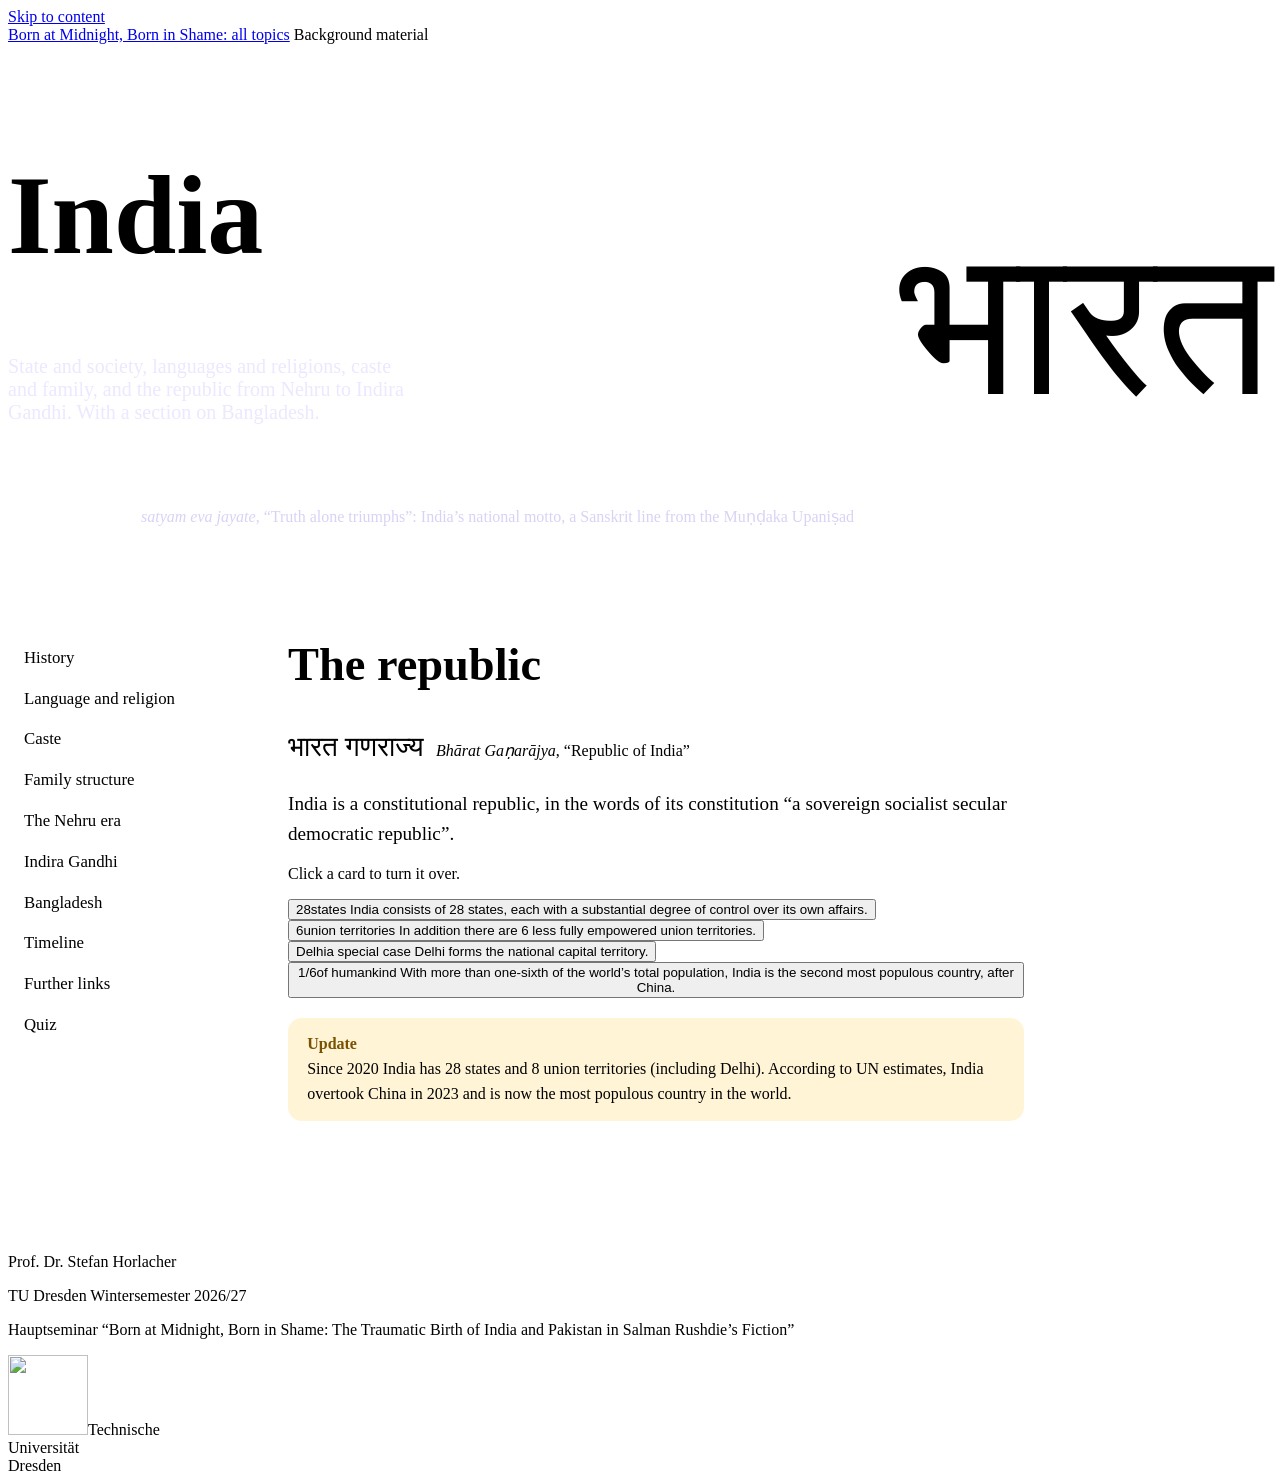
==== commit 12822227: "Rename india(1).html to india.html" ====
--- a/india.html
+++ b/india.html
@@ -8,7 +8,7 @@
 <link rel="preconnect" href="https://fonts.googleapis.com">
 <link rel="preconnect" href="https://fonts.gstatic.com" crossorigin>
 <link href="https://fonts.googleapis.com/css2?family=Mukta:wght@400;500;700&family=Rozha+One&family=Noto+Serif+Bengali:wght@600&display=swap" rel="stylesheet">
-<link rel="stylesheet" href="style.css">
+<link rel="stylesheet" href="style.css?v=3">
 <style>
   .hero-india { display: grid; grid-template-columns: 1fr auto; gap: 1rem 3rem; align-items: end; padding: 2rem 0 3.5rem; }
   .hero-india h1 { font-size: clamp(3.5rem, 9vw, 7rem); }
@@ -17,25 +17,35 @@
   .motto { border-top: 1px solid rgba(255,255,255,0.2); padding: 1.1rem 0 1.4rem; color: #d7d3f5; font-size: 1rem; }
   .motto .s { font-family: var(--display); font-size: 1.6rem; color: #fff; margin-right: 0.6rem; }
 
-  .layout { display: grid; grid-template-columns: 13rem minmax(0, 46rem); gap: 4rem; padding-top: 3.5rem; align-items: start; }
-
-  .toc { position: sticky; top: 1.5rem; font-size: 1rem; }
-  .toc p { margin: 0 0 0.6rem; font-weight: 700; }
-  .toc ol { list-style: none; margin: 0; padding: 0; border-left: 2px solid var(--line); }
-  .toc a { display: block; padding: 0.28rem 0 0.28rem 1rem; margin-left: -2px; border-left: 2px solid transparent; color: var(--ink-soft); text-decoration: none; }
-  .toc a:hover, .toc a.here { color: var(--rani); border-left-color: var(--rani); }
-  .toc a.sub { padding-left: 1.9rem; }
-  .toc a.quiz-link { color: var(--peacock); font-weight: 700; }
-
-  section { padding-bottom: 3.75rem; scroll-margin-top: 1.5rem; }
+  .layout { display: grid; grid-template-columns: 14rem minmax(0, 46rem); gap: 3.5rem; padding-top: 3rem; align-items: start; scroll-margin-top: 0.5rem; }
+
+  /* Tabs */
+  .tabs { position: sticky; top: 1.25rem; font-size: 1.05rem; }
+  .tabs ol { list-style: none; margin: 0; padding: 0; display: grid; gap: 0.3rem; }
+  .tabs a {
+    display: block; padding: 0.5rem 1rem; border-radius: 12px 12px 12px 3px;
+    color: var(--ink); text-decoration: none; background: var(--wash);
+    border-left: 6px solid var(--c, var(--rani)); transition: background 0.15s, color 0.15s;
+  }
+  .tabs a:hover { background: #e3defa; }
+  .tabs a[aria-current="true"] { background: var(--midnight); color: #fff; font-weight: 700; }
+
+  main { min-height: 32rem; }
+  section { padding-bottom: 2.5rem; scroll-margin-top: 1.5rem; }
+  .tabbed main > section { display: none; }
+  .tabbed main > section.active { display: block; animation: panel 0.35s ease-out; }
+  @keyframes panel { from { opacity: 0; transform: translateY(8px); } to { opacity: 1; transform: none; } }
+
   section > header { margin-bottom: 1.5rem; }
   section h2 { font-size: clamp(2rem, 4.2vw, 2.9rem); }
   section h3 { font-size: 1.6rem; margin: 2.25rem 0 0.75rem; }
 
   /* Sanskrit / Hindi keyword that belongs to each section */
-  .word { display: flex; flex-wrap: wrap; align-items: baseline; gap: 0.2rem 0.75rem; margin-top: 0.5rem; color: var(--ink-soft); font-size: 1rem; }
+  .word { display: flex; flex-wrap: wrap; align-items: baseline; gap: 0.2rem 0.75rem; margin: 0.5rem 0 0; color: var(--ink-soft); font-size: 1rem; }
   .word .s { font-family: var(--display); font-size: 1.75rem; line-height: 1.3; color: var(--accent); }
   .word .bn { font-family: "Noto Serif Bengali", var(--display); font-weight: 600; }
+
+  .lead-in { font-size: 1.2rem; line-height: 1.55; margin: 0 0 1rem; }
 
   .points { list-style: none; margin: 0; padding: 0; }
   .points > li { position: relative; padding-left: 1.6rem; margin-bottom: 1rem; }
@@ -43,10 +53,6 @@
     content: ""; position: absolute; left: 0; top: 0.62em; width: 0.6rem; height: 0.6rem;
     background: var(--accent); border-radius: 50% 50% 50% 0; transform: rotate(-45deg);
   }
-
-  .facts { display: grid; grid-template-columns: repeat(3, 1fr); gap: 1rem; margin: 0 0 1.75rem; padding: 0; list-style: none; }
-  .facts li { background: var(--wash); border-radius: 16px 16px 16px 3px; padding: 1rem 1.1rem; font-size: 1rem; line-height: 1.4; }
-  .facts b { display: block; font-family: var(--display); font-weight: 400; font-size: 2.4rem; line-height: 1; color: var(--accent); margin-bottom: 0.3rem; }
 
   blockquote { margin: 1.5rem 0; padding: 0 0 0 1.5rem; border-left: 6px solid var(--marigold); font-family: var(--display); font-size: 1.7rem; line-height: 1.25; }
   blockquote footer { font-family: var(--body); font-size: 1rem; color: var(--ink-soft); margin-top: 0.5rem; }
@@ -58,19 +64,6 @@
   .note.novel { background: var(--midnight); color: #ebe8ff; }
   .note.novel b { color: var(--marigold); }
 
-  /* The four varnas and the fifth group */
-  .varna { list-style: none; margin: 1.5rem 0; padding: 0; }
-  .varna li { display: grid; grid-template-columns: 9.5rem 1fr; gap: 1rem; align-items: center; color: #fff; padding: 0.7rem 1.1rem; margin-bottom: 4px; border-radius: 8px; }
-  .varna li:nth-child(1) { background: #5b2a9d; width: 70%; }
-  .varna li:nth-child(2) { background: var(--rani); width: 80%; }
-  .varna li:nth-child(3) { background: #b86a00; width: 90%; }
-  .varna li:nth-child(4) { background: var(--peacock); width: 100%; }
-  .varna li.outside { background: none; color: var(--ink); border: 2px dashed var(--ink-soft); margin-top: 1rem; }
-  .varna .n { font-family: var(--display); font-size: 1.3rem; }
-  .varna .d { font-size: 1rem; line-height: 1.35; }
-  figcaption { font-size: 1rem; color: var(--ink-soft); }
-  figure { margin: 0; }
-
   /* Timeline */
   .timeline { list-style: none; margin: 0; padding: 0; border-left: 3px solid var(--midnight); }
   .timeline li { position: relative; display: grid; grid-template-columns: 8.5rem 1fr; gap: 1rem; padding: 0 0 1.4rem 1.5rem; align-items: baseline; }
@@ -84,7 +77,7 @@
   .links span { display: block; color: var(--ink-soft); font-size: 1rem; }
 
   /* Quiz */
-  #quiz { background: var(--wash); border-radius: 28px 28px 28px 4px; padding: 2.25rem 2rem 2.5rem; margin-bottom: 0; }
+  #quiz-body { background: var(--wash); border-radius: 28px 28px 28px 4px; padding: 2rem 2rem 2.25rem; }
   .q { border: 0; margin: 0 0 2rem; padding: 0; }
   .q legend { font-weight: 700; font-size: 1.2rem; line-height: 1.4; padding: 0; margin-bottom: 0.75rem; }
   .q legend .num { color: var(--peacock); }
@@ -107,21 +100,26 @@
   .result button { font: inherit; font-weight: 700; cursor: pointer; border: 0; border-radius: 999px; padding: 0.55rem 1.3rem; background: #fff; color: var(--midnight); }
   .progress { position: sticky; bottom: 0.75rem; margin-top: 1rem; display: inline-block; background: var(--midnight); color: #fff; border-radius: 999px; padding: 0.3rem 1rem; font-size: 1rem; }
 
+  /* Previous / next at the foot of each tab */
+  .pager { display: flex; justify-content: space-between; gap: 1rem; margin-top: 2.5rem; padding-top: 1.25rem; border-top: 1px solid var(--line); }
+  .pager button {
+    font: inherit; cursor: pointer; border: 2px solid var(--midnight); border-radius: 999px;
+    padding: 0.45rem 1.2rem; background: none; color: var(--midnight); font-weight: 700;
+  }
+  .pager button.next { background: var(--midnight); color: #fff; margin-left: auto; }
+  .pager button:hover { background: var(--rani); border-color: var(--rani); color: #fff; }
+
   @media (max-width: 60rem) {
-    .layout { grid-template-columns: minmax(0, 1fr); gap: 2rem; padding-top: 0; }
-    .toc { position: sticky; top: 0; z-index: 5; background: var(--paper); margin-inline: -1rem; padding: 0.6rem 1rem; border-bottom: 1px solid var(--line); }
-    .toc p { display: none; }
-    .toc ol { display: flex; gap: 0.4rem; overflow-x: auto; border: 0; }
-    .toc a, .toc a.sub { white-space: nowrap; border: 1.5px solid var(--line); border-radius: 999px; padding: 0.15rem 0.8rem; margin: 0; }
-    .toc a:hover, .toc a.here { border-color: var(--rani); }
-    section { scroll-margin-top: 4rem; }
+    .layout { grid-template-columns: minmax(0, 1fr); gap: 1.75rem; padding-top: 0; }
+    .tabs { position: sticky; top: 0; z-index: 5; background: var(--paper); margin-inline: -1rem; padding: 0.6rem 1rem; border-bottom: 1px solid var(--line); }
+    .tabs ol { display: flex; gap: 0.4rem; overflow-x: auto; padding-bottom: 0.2rem; }
+    .tabs a { white-space: nowrap; border-left-width: 0; border-bottom: 4px solid var(--c, var(--rani)); border-radius: 10px; padding: 0.3rem 0.85rem; }
+    section, .layout { scroll-margin-top: 4.25rem; }
   }
   @media (max-width: 40rem) {
     .hero-india { grid-template-columns: 1fr; }
-    .facts { grid-template-columns: 1fr; }
-    .varna li { grid-template-columns: 1fr; gap: 0.1rem; width: 100% !important; }
     .timeline li { grid-template-columns: 1fr; gap: 0; }
-    #quiz { padding: 1.5rem 1.1rem 2rem; margin-inline: -0.25rem; }
+    #quiz-body { padding: 1.5rem 1.1rem 2rem; }
   }
 </style>
 </head>
@@ -149,21 +147,20 @@
   </div>
 </header>
 
-<div class="wrap layout">
-  <nav class="toc" aria-label="On this page">
-    <p>On this page</p>
+<div class="wrap layout" id="top">
+  <nav class="tabs" aria-label="Sections of this page">
     <ol>
-      <li><a href="#overview">The republic</a></li>
-      <li><a href="#history">History</a></li>
-      <li><a href="#language-religion">Language and religion</a></li>
-      <li><a href="#caste">Caste</a></li>
-      <li><a href="#family">Family structure</a></li>
-      <li><a href="#nehru">The Nehru era</a></li>
-      <li><a href="#indira">Indira Gandhi</a></li>
-      <li><a href="#bangladesh">Bangladesh</a></li>
-      <li><a href="#timeline">Timeline</a></li>
-      <li><a href="#links">Further links</a></li>
-      <li><a class="quiz-link" href="#quiz">Quiz</a></li>
+      <li><a href="#overview" style="--c: var(--rani)">The republic</a></li>
+      <li><a href="#history" style="--c: var(--peacock)">History</a></li>
+      <li><a href="#language-religion" style="--c: var(--violet)">Language and religion</a></li>
+      <li><a href="#caste" style="--c: var(--rani)">Caste</a></li>
+      <li><a href="#family" style="--c: var(--amber)">Family structure</a></li>
+      <li><a href="#nehru" style="--c: var(--peacock)">The Nehru era</a></li>
+      <li><a href="#indira" style="--c: var(--rani)">Indira Gandhi</a></li>
+      <li><a href="#bangladesh" style="--c: var(--peacock)">Bangladesh</a></li>
+      <li><a href="#timeline" style="--c: var(--violet)">Timeline</a></li>
+      <li><a href="#links" style="--c: var(--amber)">Further links</a></li>
+      <li><a href="#quiz" style="--c: var(--marigold)">Quiz</a></li>
     </ol>
   </nav>
 
@@ -174,17 +171,28 @@
         <h2>The republic</h2>
         <p class="word"><span class="s" lang="hi">भारत गणराज्य</span> <span><i>Bhārat Gaṇarājya</i>, “Republic of India”</span></p>
       </header>
-      <ul class="facts">
-        <li><b>28</b> states, each with a substantial degree of control over its own affairs</li>
-        <li><b>1/6</b> of the world’s total population, and rising</li>
-        <li><b>1947</b> end of British rule and partition of the subcontinent</li>
-      </ul>
-      <ul class="points">
-        <li>A constitutional republic, in the words of its constitution “a sovereign socialist secular democratic republic”, consisting of 28 states, each with a substantial degree of control over its own affairs.</li>
-        <li>6 less fully empowered union territories.</li>
-        <li>The Delhi national capital territory.</li>
-        <li>With more than one-sixth of the world’s total population, India is the second most populous country, after China.</li>
-      </ul>
+      <p class="lead-in">India is a constitutional republic, in the words of its constitution “a sovereign socialist secular democratic republic”.</p>
+
+      <p class="flip-hint">Click a card to turn it over.</p>
+      <div class="flips">
+        <button class="flip" type="button" style="--c: var(--rani)"><span class="inner">
+          <span class="face front"><span class="num">28</span><span class="small">states</span></span>
+          <span class="face back">India consists of 28 states, each with a substantial degree of control over its own affairs.</span>
+        </span></button>
+        <button class="flip" type="button" style="--c: var(--peacock)"><span class="inner">
+          <span class="face front"><span class="num">6</span><span class="small">union territories</span></span>
+          <span class="face back">In addition there are 6 less fully empowered union territories.</span>
+        </span></button>
+        <button class="flip" type="button" style="--c: var(--violet)"><span class="inner">
+          <span class="face front"><span class="big">Delhi</span><span class="small">a special case</span></span>
+          <span class="face back">Delhi forms the national capital territory.</span>
+        </span></button>
+        <button class="flip" type="button" style="--c: var(--amber)"><span class="inner">
+          <span class="face front"><span class="num">1/6</span><span class="small">of humankind</span></span>
+          <span class="face back">With more than one-sixth of the world’s total population, India is the second most populous country, after China.</span>
+        </span></button>
+      </div>
+
       <aside class="note update">
         <b>Update</b>
         Since 2020 India has 28 states and 8 union territories (including Delhi). According to UN estimates, India overtook China in 2023 and is now the most populous country in the world.
@@ -208,32 +216,48 @@
       </aside>
     </section>
 
-    <section id="language-religion" style="--accent: #5b2a9d">
+    <section id="language-religion" style="--accent: var(--violet)">
       <header>
         <h2>Language and religion</h2>
         <p class="word"><span class="s" lang="sa">भाषा</span> <span><i>bhāṣā</i>, “language”</span> <span class="s" lang="sa">धर्म</span> <span><i>dharma</i>, “religion, duty, order”</span></p>
       </header>
-
-      <h3>Languages</h3>
-      <ul class="points">
-        <li>Although Hindi was declared India’s official language, English continued to be a widely used lingua franca, especially by educated Indians in business and government.</li>
-        <li>India remains one of the most ethnically diverse countries in the world. Apart from its many religions and sects, India is home to innumerable castes and tribes, as well as to more than a dozen major and hundreds of minor linguistic groups from several totally different language families.</li>
-        <li>18 languages are recognized as official in the Indian constitution.</li>
-        <li>The two major lingua francas in India are Hindustani and English.</li>
-        <li>English, a remnant of British colonial rule, is the most widely used lingua franca. It is, however, claimed as the mother tongue by only a small number of Indians and is spoken fluently by less than 5 percent of the population.</li>
-        <li>English serves as the language linking the central government with the states, especially with those in which Hindi is not widely understood. English is also the principal language of commerce and the language of instruction in almost all the country’s prestigious universities and private schools. The English-language press remains highly influential; scholarly publication is predominantly in English (almost exclusively so in science).</li>
-      </ul>
-      <aside class="note update">
-        <b>Update</b>
-        The Eighth Schedule of the constitution now lists 22 languages (four were added in 2003).
-      </aside>
-
-      <h3>Religions</h3>
-      <ul class="points">
-        <li>Religious minorities still account for one-sixth of the population, and Muslims alone for more than one-ninth. Earnest attempts have been made to instill a spirit of nationhood in so varied a population, but tensions among neighbouring groups abound and not infrequently result in violence.</li>
-        <li>Because religion forms a crucial aspect of identity for most Indians, much of India’s history can be understood through the interplay among its diverse religious groups, the most important being Hinduism, Jainism, Buddhism, and Sikhism.</li>
-        <li>Roman Catholics form the largest single Christian group, especially on the western coast and in southern India.</li>
-      </ul>
+      <p class="lead-in">India remains one of the most ethnically diverse countries in the world. Apart from its many religions and sects, India is home to innumerable castes and tribes, as well as to more than a dozen major and hundreds of minor linguistic groups from several totally different language families.</p>
+
+      <details class="acc" open>
+        <summary>Hindi, Hindustani and the official languages</summary>
+        <div class="body">
+          <ul class="points">
+            <li>Although Hindi was declared India’s official language, English continued to be a widely used lingua franca, especially by educated Indians in business and government.</li>
+            <li>18 languages are recognized as official in the Indian constitution.</li>
+            <li>The two major lingua francas in India are Hindustani and English.</li>
+          </ul>
+          <aside class="note update">
+            <b>Update</b>
+            The Eighth Schedule of the constitution now lists 22 languages (four were added in 2003).
+          </aside>
+        </div>
+      </details>
+
+      <details class="acc">
+        <summary>The role of English</summary>
+        <div class="body">
+          <ul class="points">
+            <li>English, a remnant of British colonial rule, is the most widely used lingua franca. It is, however, claimed as the mother tongue by only a small number of Indians and is spoken fluently by less than 5 percent of the population.</li>
+            <li>English serves as the language linking the central government with the states, especially with those in which Hindi is not widely understood. English is also the principal language of commerce and the language of instruction in almost all the country’s prestigious universities and private schools. The English-language press remains highly influential; scholarly publication is predominantly in English (almost exclusively so in science).</li>
+          </ul>
+        </div>
+      </details>
+
+      <details class="acc">
+        <summary>Religions</summary>
+        <div class="body">
+          <ul class="points">
+            <li>Religious minorities still account for one-sixth of the population, and Muslims alone for more than one-ninth. Earnest attempts have been made to instill a spirit of nationhood in so varied a population, but tensions among neighbouring groups abound and not infrequently result in violence.</li>
+            <li>Because religion forms a crucial aspect of identity for most Indians, much of India’s history can be understood through the interplay among its diverse religious groups, the most important being Hinduism, Jainism, Buddhism, and Sikhism.</li>
+            <li>Roman Catholics form the largest single Christian group, especially on the western coast and in southern India.</li>
+          </ul>
+        </div>
+      </details>
     </section>
 
     <section id="caste" style="--accent: var(--rani)">
@@ -247,39 +271,96 @@
         <li>In India virtually all nontribal Hindus and many adherents to other faiths (even Muslims, for whom caste is theoretically anathema) recognize their membership in one of these hereditary social communities. Among Hindus, <i>jāti</i>s are usually assigned to one of four large caste clusters, each of which has a traditional social function.</li>
       </ul>
 
-      <figure>
-        <ol class="varna">
-          <li><span class="n">Brahmans</span><span class="d">priests, at the top of the social hierarchy</span></li>
-          <li><span class="n">Kṣatriyas</span><span class="d">Kshatriyas: warriors</span></li>
-          <li><span class="n">Vaiśyas</span><span class="d">Vaishyas: originally peasants, but later merchants</span></li>
-          <li><span class="n">Śūdras</span><span class="d">Shudras: serfs</span></li>
-          <li class="outside"><span class="n">Panchamas</span><span class="d">the “fifth” group, theoretically excluded from the system; officially Scheduled Castes</span></li>
-        </ol>
-        <figcaption>The four <i>varṇa</i>s in descending prestige, and the group placed outside them.</figcaption>
-      </figure>
-
-      <ul class="points" style="margin-top: 1.5rem">
-        <li>The particular <i>varṇa</i> in which a <i>jāti</i> is ranked depends in part on its relative level of “impurity,” determined by the group’s traditional contact with any of a number of “pollutants,” including blood, menstrual flow, saliva, dung, leather, dirt, and hair. Intercaste restrictions were established to prevent the relative “purity” of a particular <i>jāti</i> from being corrupted by the “pollution” of a lower caste.</li>
-        <li>A fifth group, the Panchamas (from Sanskrit <i>panch</i>, “five”), theoretically were excluded from the system because their occupations and ways of life typically brought them in contact with such impurities. Formerly called the untouchables (because their touch, transmitting pollution, was avoided), they are now designated as Harijans (“Children of God,” a term popularized by Mahatma Gandhi) and, officially, Scheduled Castes. Those in Scheduled Castes, collectively accounting for nearly one-sixth of India’s total population, are generally landless and perform most of the agricultural labour, as well as a number of ritually polluting caste occupations (e.g., leatherwork).</li>
-        <li>While inherently nonegalitarian, <i>jāti</i>s provide Indians with social support and, at least in theory, a sense of having a secure and well-defined social and economic role. In most parts of India there is one or perhaps several dominant castes that own the majority of land, are politically most powerful, and set a cultural tone for a particular region.</li>
-        <li>From the national down to the village level, the nexus between caste and politics assumes great importance. Those who seek to obtain and hold onto political power often look to particular <i>jāti</i>s as potential “vote banks.”</li>
-      </ul>
-      <aside class="note update">
-        <b>Update</b>
-        Today many members of the Scheduled Castes reject the term “Harijan” as patronizing and call themselves Dalits (“the oppressed”).
-      </aside>
-    </section>
-
-    <section id="family" style="--accent: #b86a00">
+      <p class="flip-hint">The four <i>varṇa</i>s in descending prestige, and the group placed outside them. Click a card to turn it over.</p>
+      <div class="flips">
+        <button class="flip" type="button" style="--c: var(--violet)"><span class="inner">
+          <span class="face front"><span class="deva" lang="sa">ब्राह्मण</span><span class="big">Brahmans</span></span>
+          <span class="face back">Priests, at the top of the social hierarchy.</span>
+        </span></button>
+        <button class="flip" type="button" style="--c: var(--rani)"><span class="inner">
+          <span class="face front"><span class="deva" lang="sa">क्षत्रिय</span><span class="big">Kṣatriyas</span></span>
+          <span class="face back">Kshatriyas: warriors.</span>
+        </span></button>
+        <button class="flip" type="button" style="--c: var(--amber)"><span class="inner">
+          <span class="face front"><span class="deva" lang="sa">वैश्य</span><span class="big">Vaiśyas</span></span>
+          <span class="face back">Vaishyas: originally peasants, but later merchants.</span>
+        </span></button>
+        <button class="flip" type="button" style="--c: var(--peacock)"><span class="inner">
+          <span class="face front"><span class="deva" lang="sa">शूद्र</span><span class="big">Śūdras</span></span>
+          <span class="face back">Shudras: serfs.</span>
+        </span></button>
+        <button class="flip" type="button" style="--c: var(--ink-soft)"><span class="inner">
+          <span class="face front"><span class="deva" lang="sa">पञ्चम</span><span class="big">Panchamas</span></span>
+          <span class="face back">The “fifth” group, theoretically excluded from the system; formerly called the untouchables, officially Scheduled Castes.</span>
+        </span></button>
+      </div>
+
+      <details class="acc">
+        <summary>“Purity” and “pollution”</summary>
+        <div class="body">
+          <ul class="points">
+            <li>The particular <i>varṇa</i> in which a <i>jāti</i> is ranked depends in part on its relative level of “impurity,” determined by the group’s traditional contact with any of a number of “pollutants,” including blood, menstrual flow, saliva, dung, leather, dirt, and hair. Intercaste restrictions were established to prevent the relative “purity” of a particular <i>jāti</i> from being corrupted by the “pollution” of a lower caste.</li>
+          </ul>
+        </div>
+      </details>
+
+      <details class="acc">
+        <summary>The Panchamas, or Scheduled Castes</summary>
+        <div class="body">
+          <ul class="points">
+            <li>A fifth group, the Panchamas (from Sanskrit <i>panch</i>, “five”), theoretically were excluded from the system because their occupations and ways of life typically brought them in contact with such impurities. Formerly called the untouchables (because their touch, transmitting pollution, was avoided), they are now designated as Harijans (“Children of God,” a term popularized by Mahatma Gandhi) and, officially, Scheduled Castes. Those in Scheduled Castes, collectively accounting for nearly one-sixth of India’s total population, are generally landless and perform most of the agricultural labour, as well as a number of ritually polluting caste occupations (e.g., leatherwork).</li>
+          </ul>
+          <aside class="note update">
+            <b>Update</b>
+            Today many members of the Scheduled Castes reject the term “Harijan” as patronizing and call themselves Dalits (“the oppressed”).
+          </aside>
+        </div>
+      </details>
+
+      <details class="acc">
+        <summary>Social support, dominant castes and “vote banks”</summary>
+        <div class="body">
+          <ul class="points">
+            <li>While inherently nonegalitarian, <i>jāti</i>s provide Indians with social support and, at least in theory, a sense of having a secure and well-defined social and economic role. In most parts of India there is one or perhaps several dominant castes that own the majority of land, are politically most powerful, and set a cultural tone for a particular region.</li>
+            <li>From the national down to the village level, the nexus between caste and politics assumes great importance. Those who seek to obtain and hold onto political power often look to particular <i>jāti</i>s as potential “vote banks.”</li>
+          </ul>
+        </div>
+      </details>
+    </section>
+
+    <section id="family" style="--accent: var(--amber)">
       <header>
         <h2>Family structure</h2>
         <p class="word"><span class="s" lang="sa">कुटुम्ब</span> <span><i>kuṭumba</i>, “household, family”</span></p>
       </header>
-      <ul class="points">
-        <li>For almost all Indians the family is the most important social unit. There is a strong preference for extended families, consisting of two or more married couples (often of more than a single generation), who share finances and a common kitchen. Marriage is virtually universal, and divorce rare. Almost all marriages are arranged by family elders on the basis of caste, degree of consanguinity, economic status, education (if any), and astrology. Brides traditionally move to their husband’s village. Among the elite, however, nonarranged “love marriages” are increasingly common.</li>
-        <li>The senior male typically is the recognized family head, and his wife is the person who regulates the tasks assigned to female family members. Males enjoy higher status than females; boys are often pampered while girls are relatively neglected. This is reflected in significantly different rates of mortality and morbidity between the sexes, allegedly in occasional female infanticide, and increasingly in the abortion of females following prenatal gender testing. This pattern of preference is largely connected to the institution of dowry, since the family’s obligation to provide a suitable dowry to the bride’s new family represents a major financial liability. Traditionally, women were expected to treat their husbands as if they were gods, and obedience of wives to husbands remains a strong social norm.</li>
-        <li>Beyond the family the most important unit is the caste. Within a village all members of a single caste recognize a fictive kinship relation and a sense of mutual obligation, but ideas of fictive kinship extend also to the village as a whole. Thus, for example, a woman who marries and goes to another village never ceases to be regarded as a daughter of her village. If she is badly treated in her husband’s village, it may become a matter of collective concern for her natal village, not merely for those of her own caste.</li>
-      </ul>
+      <p class="lead-in">For almost all Indians the family is the most important social unit.</p>
+
+      <details class="acc" open>
+        <summary>The extended family and marriage</summary>
+        <div class="body">
+          <ul class="points">
+            <li>There is a strong preference for extended families, consisting of two or more married couples (often of more than a single generation), who share finances and a common kitchen. Marriage is virtually universal, and divorce rare. Almost all marriages are arranged by family elders on the basis of caste, degree of consanguinity, economic status, education (if any), and astrology. Brides traditionally move to their husband’s village. Among the elite, however, nonarranged “love marriages” are increasingly common.</li>
+          </ul>
+        </div>
+      </details>
+
+      <details class="acc">
+        <summary>Men, women and the dowry</summary>
+        <div class="body">
+          <ul class="points">
+            <li>The senior male typically is the recognized family head, and his wife is the person who regulates the tasks assigned to female family members. Males enjoy higher status than females; boys are often pampered while girls are relatively neglected. This is reflected in significantly different rates of mortality and morbidity between the sexes, allegedly in occasional female infanticide, and increasingly in the abortion of females following prenatal gender testing. This pattern of preference is largely connected to the institution of dowry, since the family’s obligation to provide a suitable dowry to the bride’s new family represents a major financial liability. Traditionally, women were expected to treat their husbands as if they were gods, and obedience of wives to husbands remains a strong social norm.</li>
+          </ul>
+        </div>
+      </details>
+
+      <details class="acc">
+        <summary>Caste and the village as wider family</summary>
+        <div class="body">
+          <ul class="points">
+            <li>Beyond the family the most important unit is the caste. Within a village all members of a single caste recognize a fictive kinship relation and a sense of mutual obligation, but ideas of fictive kinship extend also to the village as a whole. Thus, for example, a woman who marries and goes to another village never ceases to be regarded as a daughter of her village. If she is badly treated in her husband’s village, it may become a matter of collective concern for her natal village, not merely for those of her own caste.</li>
+          </ul>
+        </div>
+      </details>
     </section>
 
     <section id="nehru" style="--accent: var(--peacock)">
@@ -289,8 +370,26 @@
       </header>
       <ul class="points">
         <li>India’s first years of freedom were plagued by the tragic legacy of partition. Refugee resettlement, economic disruption and inadequate resources for virtually every need, continuing communal conflicts (as more than 10 percent of India’s population remained Muslim), and, within a few months of independence, the outbreak of undeclared war with Pakistan over Kashmir were but a few of the major difficulties confronting the newborn dominion.</li>
-        <li>Mountbatten remained in New Delhi to serve as India’s first new governor-general, mostly a ceremonial job, while Nehru took charge of free India’s responsible government as its first prime minister, heading the Congress Cabinet.</li>
-        <li>Gandhi, who accepted no office, chose to walk barefoot through the riot-torn areas of Bengal and Bihār, where he tried through his presence and influence to stop the communal killing. He then returned to Delhi, and there he preached nonviolence daily until he was assassinated by an orthodox Hindu Brahman fanatic on Jan. 30, 1948.</li>
+      </ul>
+
+      <p class="flip-hint">Who was who in 1947? Click a card to turn it over.</p>
+      <div class="flips">
+        <button class="flip" type="button" style="--c: var(--violet)"><span class="inner">
+          <span class="face front"><span class="big">Mountbatten</span><span class="small">the last viceroy stays on</span></span>
+          <span class="face back">Remained in New Delhi to serve as India’s first new governor-general, mostly a ceremonial job.</span>
+        </span></button>
+        <button class="flip" type="button" style="--c: var(--peacock)"><span class="inner">
+          <span class="face front"><span class="big">Jawaharlal Nehru</span><span class="small">head of government</span></span>
+          <span class="face back">Took charge of free India’s responsible government as its first prime minister, heading the Congress Cabinet.</span>
+        </span></button>
+        <button class="flip" type="button" style="--c: var(--amber)"><span class="inner">
+          <span class="face front"><span class="big">Mahatma Gandhi</span><span class="small">no office at all</span></span>
+          <span class="face back">Accepted no office and chose to walk barefoot through the riot-torn areas of Bengal and Bihār to stop the communal killing.</span>
+        </span></button>
+      </div>
+
+      <ul class="points">
+        <li>Gandhi tried through his presence and influence to stop the communal killing. He then returned to Delhi, and there he preached nonviolence daily until he was assassinated by an orthodox Hindu Brahman fanatic on Jan. 30, 1948.</li>
       </ul>
       <blockquote>
         “The light has gone out of our lives, and there is darkness everywhere.”
@@ -306,27 +405,70 @@
         <h2>Indira Priyadarshini Gandhi</h2>
         <p class="word"><span class="s" lang="hi">आपातकाल</span> <span><i>āpātkāl</i>, “emergency”, the Hindi name for the years 1975–77</span></p>
       </header>
-      <ul class="points">
-        <li>At Nehru’s death on May 27, 1964, his only child and closest confidante, Indira Gandhi (1917–84), was with him. Long separated from her by-then-deceased husband, Feroze Gandhi, Indira had moved into the prime minister’s mansion with her two sons, Rajiv (1944–91) and Sanjay (1946–80). She had accompanied her father the world over and had been the leader of his Congress Party’s “ginger group” youth movement, as well as Congress president, but as a young mother and widow she had not as yet served in Parliament nor on her father’s Cabinet and, hence, did not put herself forward as a candidate for prime minister. Though it appeared that Nehru was grooming her as his successor, he had denied any such intention, and his party instead chose Lal Bahadur Shastri (1904–66) as India’s second prime minister.</li>
-        <li>Indira Gandhi nevertheless served as prime minister of India for three consecutive terms (1966–77) and a fourth term (1980–84). She attended the University of Oxford and was named minister of information and broadcasting in Shastri’s government in 1964.</li>
-        <li>On Shastri’s sudden death in January 1966, Gandhi became leader of the Congress Party (and thus also prime minister) in a compromise between the right and left wings of the party. Gandhi strongly supported East Bengal (now Bangladesh) in its secessionist conflict with Pakistan in late 1971, and India’s armed forces achieved a swift and decisive victory over Pakistan that led to the creation of Bangladesh. The Bangladesh war raised Prime Minister Gandhi to virtual “Mother Goddess” stature at home. She was viewed as a brilliant military strategist and diplomat, and her popularity was never greater than in the years immediately after that brief December war.</li>
-        <li>In March 1972, after India’s victory over Pakistan, Gandhi led her New Congress Party to a landslide victory in national elections. Shortly afterward her defeated Socialist opponent charged that she had violated the election laws. In June 1975 the High Court of Allahabad ruled against her, which meant that she would be deprived of her seat in Parliament and would have to stay out of politics for six years.</li>
-      </ul>
-
-      <h3>The Emergency, 1975–77</h3>
-      <ul class="points">
-        <li>In response, she declared a state of emergency throughout India, imprisoned her political opponents, and assumed emergency powers, passing many laws limiting personal freedoms. During this period she implemented several unpopular policies, including large-scale sterilization as a form of birth control. When long-postponed national elections were held in 1977, Gandhi and her party were soundly defeated, whereupon she left office. Gandhi was briefly imprisoned (October 1977 and December 1978) on charges of official corruption. Despite these setbacks, she won a new seat in Parliament in November 1978, and her Congress (I) Party began to gather strength.</li>
-      </ul>
-      <aside class="note novel">
-        <b>In Rushdie</b>
-        In <i>Midnight’s Children</i> Indira Gandhi appears as “the Widow”; the Emergency and its sterilization campaign form the climax of the novel. In 1984 she took legal action against Rushdie and his publishers over one sentence in the book.
-      </aside>
-
-      <h3>Return to power and assassination</h3>
-      <ul class="points">
-        <li>In January 1980, Gandhi and her Congress (I) Party were swept back into power in a landslide victory. Her son Sanjay Gandhi had become her chief political adviser; all legal cases against Indira, as well as against her son, were withdrawn.</li>
-        <li>Sanjay Gandhi’s death in an airplane crash in June 1980 eliminated Indira’s chosen successor to the political leadership of India. After Sanjay’s death, Indira groomed her other son, Rajiv, for the leadership of her party. During the early 1980s, Indira Gandhi was faced with threats to the political integrity of India. Several states sought a larger measure of independence from the central government, and Sikh extremists in the Punjab used violence to assert their demands for an autonomous state. In response, Gandhi ordered an army attack in June 1984 on the Golden Temple of Amritsar, the Sikhs’ holiest shrine, which led to the deaths of more than 450 Sikhs. Five months later Gandhi was killed in her garden by a fusillade of bullets fired by two of her own Sikh bodyguards in revenge for the attack on the Golden Temple.</li>
-      </ul>
+      <p class="lead-in">Indira Gandhi (1917–84), Nehru’s only child and closest confidante, served as prime minister of India for three consecutive terms (1966–77) and a fourth term (1980–84).</p>
+
+      <details class="acc" open>
+        <summary>Nehru’s daughter, to 1966</summary>
+        <div class="body">
+          <ul class="points">
+            <li>At Nehru’s death on May 27, 1964, Indira Gandhi was with him. Long separated from her by-then-deceased husband, Feroze Gandhi, Indira had moved into the prime minister’s mansion with her two sons, Rajiv (1944–91) and Sanjay (1946–80). She had accompanied her father the world over and had been the leader of his Congress Party’s “ginger group” youth movement, as well as Congress president, but as a young mother and widow she had not as yet served in Parliament nor on her father’s Cabinet and, hence, did not put herself forward as a candidate for prime minister. Though it appeared that Nehru was grooming her as his successor, he had denied any such intention, and his party instead chose Lal Bahadur Shastri (1904–66) as India’s second prime minister.</li>
+            <li>She attended the University of Oxford and was named minister of information and broadcasting in Shastri’s government in 1964.</li>
+          </ul>
+        </div>
+      </details>
+
+      <details class="acc">
+        <summary>Prime minister and the Bangladesh war, 1966–75</summary>
+        <div class="body">
+          <ul class="points">
+            <li>On Shastri’s sudden death in January 1966, Gandhi became leader of the Congress Party (and thus also prime minister) in a compromise between the right and left wings of the party. Gandhi strongly supported East Bengal (now Bangladesh) in its secessionist conflict with Pakistan in late 1971, and India’s armed forces achieved a swift and decisive victory over Pakistan that led to the creation of Bangladesh. The Bangladesh war raised Prime Minister Gandhi to virtual “Mother Goddess” stature at home. She was viewed as a brilliant military strategist and diplomat, and her popularity was never greater than in the years immediately after that brief December war.</li>
+            <li>In March 1972, after India’s victory over Pakistan, Gandhi led her New Congress Party to a landslide victory in national elections. Shortly afterward her defeated Socialist opponent charged that she had violated the election laws. In June 1975 the High Court of Allahabad ruled against her, which meant that she would be deprived of her seat in Parliament and would have to stay out of politics for six years.</li>
+          </ul>
+        </div>
+      </details>
+
+      <details class="acc">
+        <summary>The Emergency, 1975–77</summary>
+        <div class="body">
+          <ul class="points">
+            <li>In response, she declared a state of emergency throughout India, imprisoned her political opponents, and assumed emergency powers, passing many laws limiting personal freedoms. During this period she implemented several unpopular policies, including large-scale sterilization as a form of birth control. When long-postponed national elections were held in 1977, Gandhi and her party were soundly defeated, whereupon she left office. Gandhi was briefly imprisoned (October 1977 and December 1978) on charges of official corruption. Despite these setbacks, she won a new seat in Parliament in November 1978, and her Congress (I) Party began to gather strength.</li>
+          </ul>
+          <aside class="note novel">
+            <b>In Rushdie</b>
+            In <i>Midnight’s Children</i> Indira Gandhi appears as “the Widow”; the Emergency and its sterilization campaign form the climax of the novel. In 1984 she took legal action against Rushdie and his publishers over one sentence in the book.
+          </aside>
+        </div>
+      </details>
+
+      <details class="acc">
+        <summary>Return to power and assassination, 1980–84</summary>
+        <div class="body">
+          <ul class="points">
+            <li>In January 1980, Gandhi and her Congress (I) Party were swept back into power in a landslide victory. Her son Sanjay Gandhi had become her chief political adviser; all legal cases against Indira, as well as against her son, were withdrawn.</li>
+            <li>Sanjay Gandhi’s death in an airplane crash in June 1980 eliminated Indira’s chosen successor to the political leadership of India. After Sanjay’s death, Indira groomed her other son, Rajiv, for the leadership of her party. During the early 1980s, Indira Gandhi was faced with threats to the political integrity of India. Several states sought a larger measure of independence from the central government, and Sikh extremists in the Punjab used violence to assert their demands for an autonomous state. In response, Gandhi ordered an army attack in June 1984 on the Golden Temple of Amritsar, the Sikhs’ holiest shrine, which led to the deaths of more than 450 Sikhs. Five months later Gandhi was killed in her garden by a fusillade of bullets fired by two of her own Sikh bodyguards in revenge for the attack on the Golden Temple.</li>
+          </ul>
+        </div>
+      </details>
+
+      <p class="flip-hint">The people around her. Click a card to turn it over.</p>
+      <div class="flips">
+        <button class="flip" type="button" style="--c: var(--peacock)"><span class="inner">
+          <span class="face front"><span class="big">Lal Bahadur Shastri</span><span class="small">1904–66</span></span>
+          <span class="face back">India’s second prime minister, chosen by the Congress Party after Nehru’s death. Died suddenly in January 1966.</span>
+        </span></button>
+        <button class="flip" type="button" style="--c: var(--violet)"><span class="inner">
+          <span class="face front"><span class="big">Feroze Gandhi</span><span class="small">her husband</span></span>
+          <span class="face back">Indira had long been separated from him; he had died before her father did.</span>
+        </span></button>
+        <button class="flip" type="button" style="--c: var(--rani)"><span class="inner">
+          <span class="face front"><span class="big">Sanjay Gandhi</span><span class="small">1946–80</span></span>
+          <span class="face back">Her son, chief political adviser and chosen successor. Died in an airplane crash in June 1980.</span>
+        </span></button>
+        <button class="flip" type="button" style="--c: var(--amber)"><span class="inner">
+          <span class="face front"><span class="big">Rajiv Gandhi</span><span class="small">1944–91</span></span>
+          <span class="face back">Her other son, groomed for the leadership of her party after Sanjay’s death.</span>
+        </span></button>
+      </div>
     </section>
 
     <section id="bangladesh" style="--accent: var(--peacock)">
@@ -340,13 +482,30 @@
         <li>No fewer than 10 million refugees fled East Pakistan across the border to India in the ensuing eight months of martial rule and sporadic firing by West Pakistan’s army. Soon after the monsoon stopped, India’s army moved up to the Bangladesh border and by early December advanced virtually unopposed to Dhākā, which was surrendered in mid-December 1971.</li>
         <li>Mujib, released by President Bhutto, who had taken over from the disgraced Yahya Khan, flew home to a hero’s welcome and in January 1972 became the first prime minister of the People’s Republic of Bangladesh.</li>
       </ul>
+
+      <p class="flip-hint">The three protagonists. Click a card to turn it over.</p>
+      <div class="flips">
+        <button class="flip" type="button" style="--c: var(--peacock)"><span class="inner">
+          <span class="face front"><span class="big">Mujibur Rahman</span><span class="small">Sheikh Mujib, 1920–75</span></span>
+          <span class="face back">Head of the Awami League and East Pakistan’s popular Bengali leader; first prime minister of Bangladesh from January 1972.</span>
+        </span></button>
+        <button class="flip" type="button" style="--c: var(--rani)"><span class="inner">
+          <span class="face front"><span class="big">Yahya Khan</span><span class="small">general and president</span></span>
+          <span class="face back">West Pakistan’s chief martial law administrator; refused to honour the election result and ordered the massacre in Dhākā.</span>
+        </span></button>
+        <button class="flip" type="button" style="--c: var(--violet)"><span class="inner">
+          <span class="face front"><span class="big">President Bhutto</span><span class="small">the successor</span></span>
+          <span class="face back">Took over from the disgraced Yahya Khan and released Mujib.</span>
+        </span></button>
+      </div>
+
       <aside class="note novel">
         <b>In Rushdie</b>
         The war of 1971 takes up a large part of Book Three of <i>Midnight’s Children</i>: Saleem serves in a Pakistani army unit in East Pakistan, flees into the Sundarbans and witnesses the fall of Dacca.
       </aside>
     </section>
 
-    <section id="timeline" style="--accent: var(--midnight)">
+    <section id="timeline" style="--accent: var(--violet)">
       <header><h2>Timeline</h2></header>
       <ol class="timeline">
         <li style="--c: var(--marigold)"><span class="y">c. 2600–2000 BC</span><span>The Indus Civilization dominates the northwest of the subcontinent.</span></li>
@@ -364,10 +523,10 @@
       </ol>
     </section>
 
-    <section id="links" style="--accent: var(--rani)">
+    <section id="links" style="--accent: var(--amber)">
       <header><h2>Further links</h2></header>
 
-      <h3>Overview and reference</h3>
+      <h3 style="margin-top: 0">Overview and reference</h3>
       <ul class="links">
         <li><a href="https://www.britannica.com/place/India">Encyclopaedia Britannica: India</a><span>The comprehensive country article: land, people, government, cultural life and history.</span></li>
         <li><a href="https://www.constitutionofindia.net/">Constitution of India</a><span>Full text of the constitution with the Constituent Assembly debates, searchable.</span></li>
@@ -398,7 +557,7 @@
       </ul>
     </section>
 
-    <section id="quiz">
+    <section id="quiz" style="--accent: var(--peacock)">
       <header>
         <h2>Quiz</h2>
         <p style="margin: 0.5rem 0 0">Twelve questions on this page. Choose an answer to see straight away whether it is right.</p>
@@ -415,11 +574,10 @@
   <div class="wrap inner">
     <div>
       <div class="who">Prof. Dr. Stefan Horlacher</div>
-      <p>TU Dresden <span class="term">Winter semester 2026/27</span></p>
+      <p>TU Dresden <span class="term">Wintersemester 2026/27</span></p>
       <p class="seminar">Hauptseminar “Born at Midnight, Born in Shame: The Traumatic Birth of India and Pakistan in Salman Rushdie’s Fiction”</p>
     </div>
-    <!-- Logo: place the official TU Dresden logo file in this folder as "tud-logo.png" (or change the file name below). -->
-    <div class="logo-slot"><img src="tud-logo.png" alt="Technische Universität Dresden" onerror="this.remove()"><span class="fallback">Technische Universität<br>Dresden</span></div>
+    <div class="tu-logo"><img src="tud-logo-mark.png" alt="" width="80" height="80"><span>Technische<br>Universität<br>Dresden</span></div>
   </div>
 </footer>
 
@@ -467,6 +625,70 @@
 ];
 
 (function () {
+  function el(tag, cls, text) {
+    var e = document.createElement(tag);
+    if (cls) e.className = cls;
+    if (text) e.textContent = text;
+    return e;
+  }
+
+  /* ---------- Tabs ---------- */
+  var tabLinks = Array.prototype.slice.call(document.querySelectorAll(".tabs a"));
+  var ids = tabLinks.map(function (a) { return a.getAttribute("href").slice(1); });
+  var layout = document.getElementById("top");
+
+  function show(id, scroll) {
+    if (ids.indexOf(id) === -1) id = ids[0];
+    ids.forEach(function (x, i) {
+      document.getElementById(x).classList.toggle("active", x === id);
+      if (x === id) tabLinks[i].setAttribute("aria-current", "true");
+      else tabLinks[i].removeAttribute("aria-current");
+    });
+    var current = tabLinks[ids.indexOf(id)];
+    if (current.scrollIntoView && window.matchMedia("(max-width: 60rem)").matches) {
+      current.scrollIntoView({ block: "nearest", inline: "center" });
+    }
+    if (history.replaceState) history.replaceState(null, "", "#" + id);
+    if (scroll) layout.scrollIntoView();
+  }
+
+  ids.forEach(function (id, i) {
+    var pager = el("div", "pager");
+    if (i > 0) {
+      var prev = el("button", "prev", "Back: " + tabLinks[i - 1].textContent);
+      prev.type = "button";
+      prev.addEventListener("click", function () { show(ids[i - 1], true); });
+      pager.appendChild(prev);
+    }
+    if (i < ids.length - 1) {
+      var next = el("button", "next", "Next: " + tabLinks[i + 1].textContent);
+      next.type = "button";
+      next.addEventListener("click", function () { show(ids[i + 1], true); });
+      pager.appendChild(next);
+    }
+    document.getElementById(id).appendChild(pager);
+  });
+
+  tabLinks.forEach(function (a, i) {
+    a.addEventListener("click", function (ev) {
+      ev.preventDefault();
+      show(ids[i], window.matchMedia("(max-width: 60rem)").matches);
+    });
+  });
+  window.addEventListener("hashchange", function () { show(location.hash.slice(1), false); });
+
+  document.body.classList.add("tabbed");
+  show(location.hash.slice(1), false);
+
+  /* ---------- Cards that turn over ---------- */
+  document.querySelectorAll(".flip").forEach(function (card) {
+    card.setAttribute("aria-pressed", "false");
+    card.addEventListener("click", function () {
+      card.setAttribute("aria-pressed", card.getAttribute("aria-pressed") === "true" ? "false" : "true");
+    });
+  });
+
+  /* ---------- Quiz ---------- */
   var body = document.getElementById("quiz-body");
   var answered, correct;
 
@@ -477,13 +699,6 @@
       var t = a[i]; a[i] = a[j]; a[j] = t;
     }
     return a;
-  }
-
-  function el(tag, cls, text) {
-    var e = document.createElement(tag);
-    if (cls) e.className = cls;
-    if (text) e.textContent = text;
-    return e;
   }
 
   function build() {
@@ -503,16 +718,13 @@
         var verdict = share === 1 ? "Flawless. You are ready for the novels."
           : share >= 0.75 ? "Well done. A second look at the questions you missed will close the gaps."
           : share >= 0.5 ? "A solid start. Reread the sections behind the questions you missed and try again."
-          : "Worth another read. Go through the page once more and try again.";
+          : "Worth another read. Go through the tabs once more and try again.";
         result.innerHTML = "";
         result.appendChild(el("div", "score", correct + " / " + QUESTIONS.length));
         result.appendChild(el("p", "", verdict));
         var again = el("button", "", "Start again");
         again.type = "button";
-        again.addEventListener("click", function () {
-          build();
-          document.getElementById("quiz").scrollIntoView();
-        });
+        again.addEventListener("click", function () { build(); layout.scrollIntoView(); });
         result.appendChild(again);
         result.hidden = false;
       }
@@ -558,21 +770,6 @@
   }
 
   build();
-
-  /* Highlight the current section in the table of contents */
-  if ("IntersectionObserver" in window) {
-    var links = {};
-    document.querySelectorAll(".toc a").forEach(function (a) { links[a.getAttribute("href").slice(1)] = a; });
-    var io = new IntersectionObserver(function (entries) {
-      entries.forEach(function (en) {
-        if (en.isIntersecting) {
-          for (var id in links) links[id].classList.remove("here");
-          if (links[en.target.id]) links[en.target.id].classList.add("here");
-        }
-      });
-    }, { rootMargin: "-20% 0px -70% 0px" });
-    document.querySelectorAll("main section").forEach(function (s) { io.observe(s); });
-  }
 })();
 </script>
 </body>
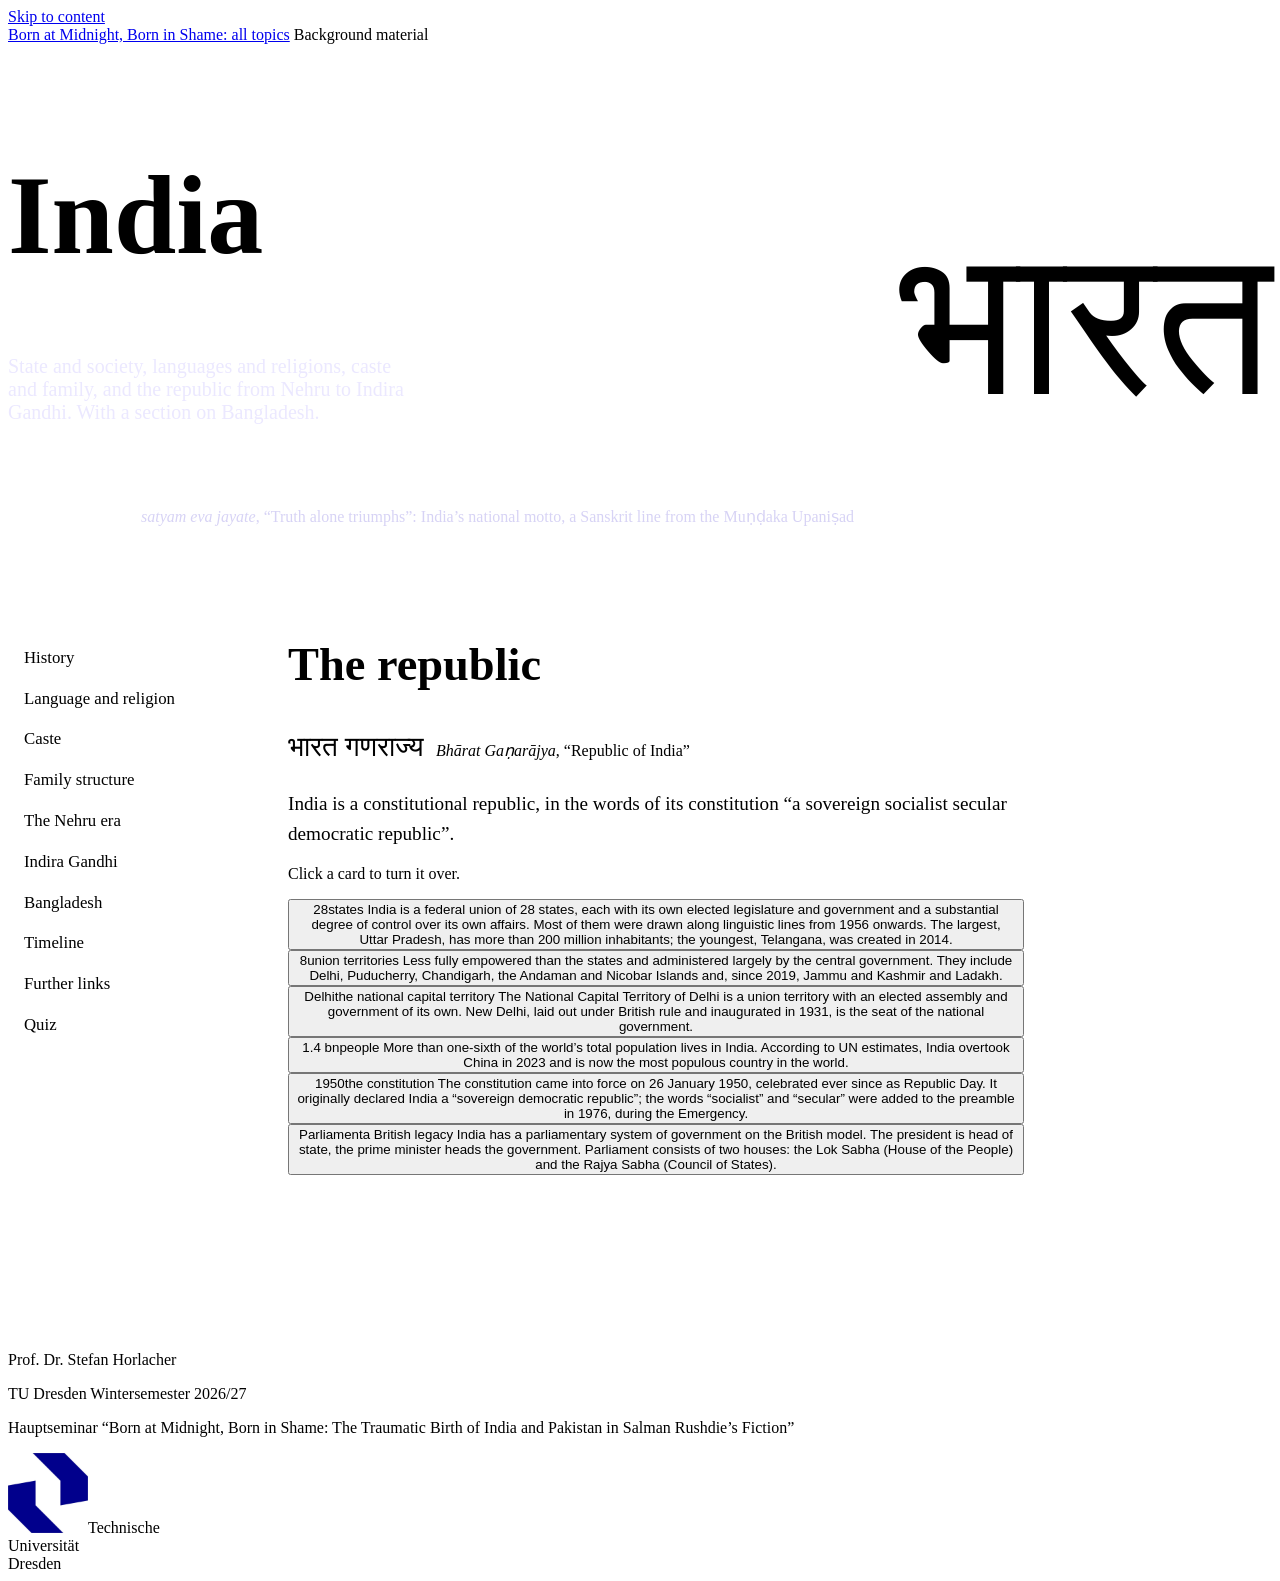
==== commit 24709b43: "Rename india(2).html to india.html" ====
--- a/india.html
+++ b/india.html
@@ -8,7 +8,7 @@
 <link rel="preconnect" href="https://fonts.googleapis.com">
 <link rel="preconnect" href="https://fonts.gstatic.com" crossorigin>
 <link href="https://fonts.googleapis.com/css2?family=Mukta:wght@400;500;700&family=Rozha+One&family=Noto+Serif+Bengali:wght@600&display=swap" rel="stylesheet">
-<link rel="stylesheet" href="style.css?v=3">
+<link rel="stylesheet" href="style.css?v=4">
 <style>
   .hero-india { display: grid; grid-template-columns: 1fr auto; gap: 1rem 3rem; align-items: end; padding: 2rem 0 3.5rem; }
   .hero-india h1 { font-size: clamp(3.5rem, 9vw, 7rem); }
@@ -108,6 +108,14 @@
   }
   .pager button.next { background: var(--midnight); color: #fff; margin-left: auto; }
   .pager button:hover { background: var(--rani); border-color: var(--rani); color: #fff; }
+
+  .home { margin: 0.5rem 0 0; }
+  .home a {
+    display: inline-block; text-decoration: none; font-weight: 700; color: #fff;
+    background: var(--rani); border-radius: 999px; padding: 0.55rem 1.4rem;
+  }
+  .home a::before { content: "‹ "; }
+  .home a:hover { background: var(--midnight); color: #fff; }
 
   @media (max-width: 60rem) {
     .layout { grid-template-columns: minmax(0, 1fr); gap: 1.75rem; padding-top: 0; }
@@ -174,29 +182,32 @@
       <p class="lead-in">India is a constitutional republic, in the words of its constitution “a sovereign socialist secular democratic republic”.</p>
 
       <p class="flip-hint">Click a card to turn it over.</p>
-      <div class="flips">
+      <div class="flips wide">
         <button class="flip" type="button" style="--c: var(--rani)"><span class="inner">
           <span class="face front"><span class="num">28</span><span class="small">states</span></span>
-          <span class="face back">India consists of 28 states, each with a substantial degree of control over its own affairs.</span>
+          <span class="face back">India is a federal union of 28 states, each with its own elected legislature and government and a substantial degree of control over its own affairs. Most of them were drawn along linguistic lines from 1956 onwards. The largest, Uttar Pradesh, has more than 200 million inhabitants; the youngest, Telangana, was created in 2014.</span>
         </span></button>
         <button class="flip" type="button" style="--c: var(--peacock)"><span class="inner">
-          <span class="face front"><span class="num">6</span><span class="small">union territories</span></span>
-          <span class="face back">In addition there are 6 less fully empowered union territories.</span>
+          <span class="face front"><span class="num">8</span><span class="small">union territories</span></span>
+          <span class="face back">Less fully empowered than the states and administered largely by the central government. They include Delhi, Puducherry, Chandigarh, the Andaman and Nicobar Islands and, since 2019, Jammu and Kashmir and Ladakh.</span>
         </span></button>
         <button class="flip" type="button" style="--c: var(--violet)"><span class="inner">
-          <span class="face front"><span class="big">Delhi</span><span class="small">a special case</span></span>
-          <span class="face back">Delhi forms the national capital territory.</span>
+          <span class="face front"><span class="big">Delhi</span><span class="small">the national capital territory</span></span>
+          <span class="face back">The National Capital Territory of Delhi is a union territory with an elected assembly and government of its own. New Delhi, laid out under British rule and inaugurated in 1931, is the seat of the national government.</span>
         </span></button>
         <button class="flip" type="button" style="--c: var(--amber)"><span class="inner">
-          <span class="face front"><span class="num">1/6</span><span class="small">of humankind</span></span>
-          <span class="face back">With more than one-sixth of the world’s total population, India is the second most populous country, after China.</span>
+          <span class="face front"><span class="num">1.4 bn</span><span class="small">people</span></span>
+          <span class="face back">More than one-sixth of the world’s total population lives in India. According to UN estimates, India overtook China in 2023 and is now the most populous country in the world.</span>
+        </span></button>
+        <button class="flip" type="button" style="--c: var(--rani)"><span class="inner">
+          <span class="face front"><span class="num">1950</span><span class="small">the constitution</span></span>
+          <span class="face back">The constitution came into force on 26 January 1950, celebrated ever since as Republic Day. It originally declared India a “sovereign democratic republic”; the words “socialist” and “secular” were added to the preamble in 1976, during the Emergency.</span>
+        </span></button>
+        <button class="flip" type="button" style="--c: var(--peacock)"><span class="inner">
+          <span class="face front"><span class="big">Parliament</span><span class="small">a British legacy</span></span>
+          <span class="face back">India has a parliamentary system of government on the British model. The president is head of state, the prime minister heads the government. Parliament consists of two houses: the Lok Sabha (House of the People) and the Rajya Sabha (Council of States).</span>
         </span></button>
       </div>
-
-      <aside class="note update">
-        <b>Update</b>
-        Since 2020 India has 28 states and 8 union territories (including Delhi). According to UN estimates, India overtook China in 2023 and is now the most populous country in the world.
-      </aside>
     </section>
 
     <section id="history" style="--accent: var(--peacock)">
@@ -228,13 +239,9 @@
         <div class="body">
           <ul class="points">
             <li>Although Hindi was declared India’s official language, English continued to be a widely used lingua franca, especially by educated Indians in business and government.</li>
-            <li>18 languages are recognized as official in the Indian constitution.</li>
+            <li>22 languages are recognized as official in the Indian constitution.</li>
             <li>The two major lingua francas in India are Hindustani and English.</li>
           </ul>
-          <aside class="note update">
-            <b>Update</b>
-            The Eighth Schedule of the constitution now lists 22 languages (four were added in 2003).
-          </aside>
         </div>
       </details>
 
@@ -291,7 +298,7 @@
         </span></button>
         <button class="flip" type="button" style="--c: var(--ink-soft)"><span class="inner">
           <span class="face front"><span class="deva" lang="sa">पञ्चम</span><span class="big">Panchamas</span></span>
-          <span class="face back">The “fifth” group, theoretically excluded from the system; formerly called the untouchables, officially Scheduled Castes.</span>
+          <span class="face back">The “fifth” group, theoretically excluded from the system; formerly called the untouchables, today Dalits, officially Scheduled Castes.</span>
         </span></button>
       </div>
 
@@ -308,12 +315,8 @@
         <summary>The Panchamas, or Scheduled Castes</summary>
         <div class="body">
           <ul class="points">
-            <li>A fifth group, the Panchamas (from Sanskrit <i>panch</i>, “five”), theoretically were excluded from the system because their occupations and ways of life typically brought them in contact with such impurities. Formerly called the untouchables (because their touch, transmitting pollution, was avoided), they are now designated as Harijans (“Children of God,” a term popularized by Mahatma Gandhi) and, officially, Scheduled Castes. Those in Scheduled Castes, collectively accounting for nearly one-sixth of India’s total population, are generally landless and perform most of the agricultural labour, as well as a number of ritually polluting caste occupations (e.g., leatherwork).</li>
-          </ul>
-          <aside class="note update">
-            <b>Update</b>
-            Today many members of the Scheduled Castes reject the term “Harijan” as patronizing and call themselves Dalits (“the oppressed”).
-          </aside>
+            <li>A fifth group, the Panchamas (from Sanskrit <i>panch</i>, “five”), theoretically were excluded from the system because their occupations and ways of life typically brought them in contact with such impurities. Formerly called the untouchables (because their touch, transmitting pollution, was avoided), they were long designated as Harijans (“Children of God,” a term popularized by Mahatma Gandhi), a name that many of them now reject as patronizing; they call themselves Dalits (“the oppressed”). Officially they are the Scheduled Castes. Those in Scheduled Castes, collectively accounting for nearly one-sixth of India’s total population, are generally landless and perform most of the agricultural labour, as well as a number of ritually polluting caste occupations (e.g., leatherwork).</li>
+          </ul>
         </div>
       </details>
 
@@ -566,6 +569,7 @@
       <noscript><p>The quiz needs JavaScript.</p></noscript>
     </section>
 
+    <p class="home"><a href="index.html">Back to the seminar overview</a></p>
   </main>
 </div>
 
@@ -597,7 +601,7 @@
     why: "The Panchamas, the “fifth” group, were theoretically excluded from the system of the four varṇas." },
   { q: "Who popularized the term “Harijans” (“Children of God”)?",
     a: ["Mahatma Gandhi", "Jawaharlal Nehru", "Indira Gandhi", "Lord Mountbatten"],
-    why: "Mahatma Gandhi popularized the term; the official designation is Scheduled Castes." },
+    why: "Mahatma Gandhi popularized the term. Many now reject it and call themselves Dalits; the official designation is Scheduled Castes." },
   { q: "Which office did Mountbatten hold in independent India?",
     a: ["Governor-general", "Prime minister", "President of the Congress Party", "Chief martial law administrator"],
     why: "Mountbatten stayed on as the first governor-general, a mostly ceremonial job, while Nehru became prime minister." },
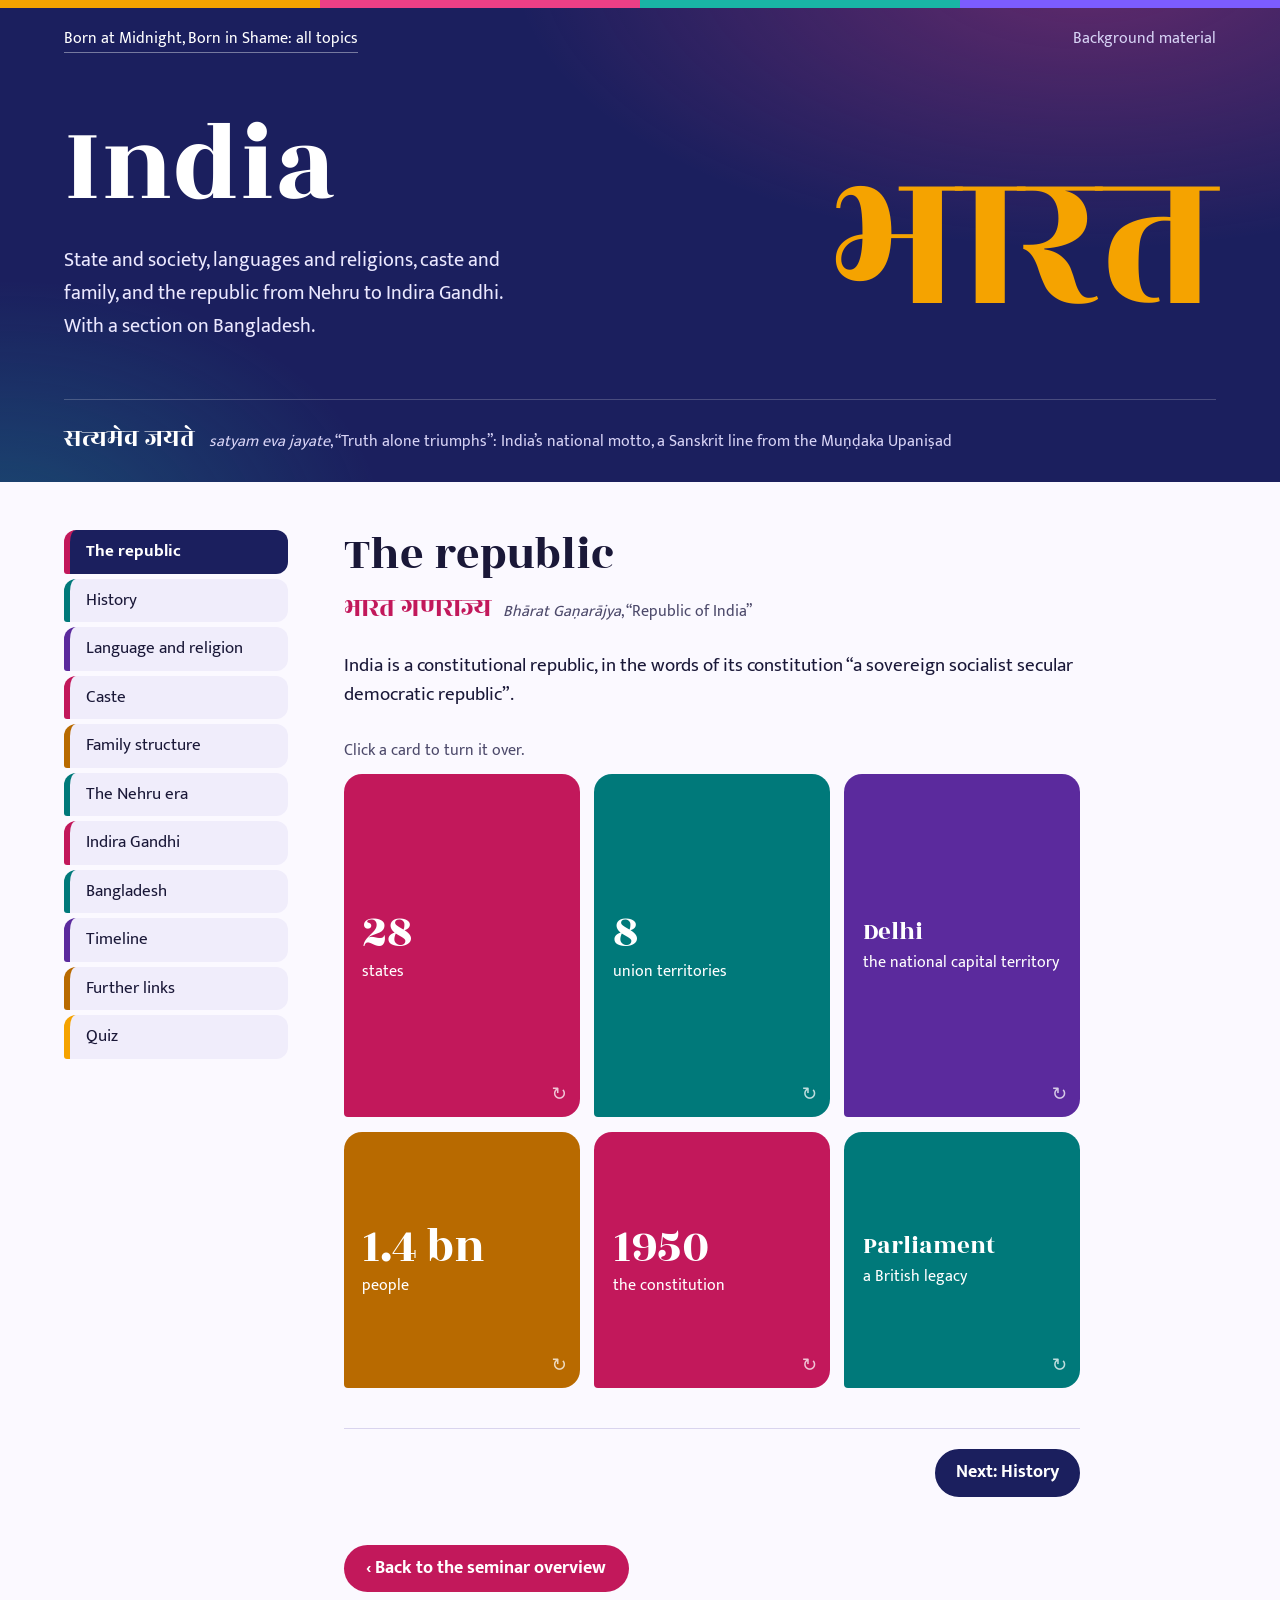
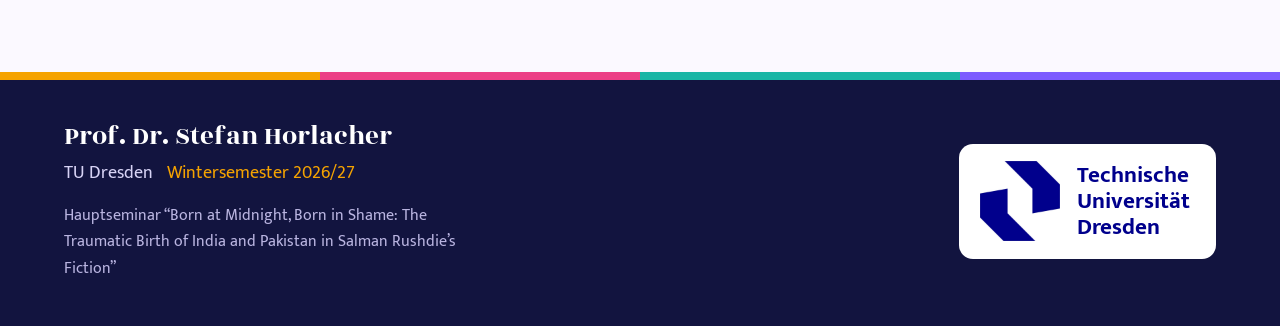
==== commit 28355f41: "Rename india(3).html to india.html" ====
--- a/india.html
+++ b/india.html
@@ -8,7 +8,7 @@
 <link rel="preconnect" href="https://fonts.googleapis.com">
 <link rel="preconnect" href="https://fonts.gstatic.com" crossorigin>
 <link href="https://fonts.googleapis.com/css2?family=Mukta:wght@400;500;700&family=Rozha+One&family=Noto+Serif+Bengali:wght@600&display=swap" rel="stylesheet">
-<link rel="stylesheet" href="style.css?v=4">
+<link rel="stylesheet" href="style.css?v=5">
 <style>
   .hero-india { display: grid; grid-template-columns: 1fr auto; gap: 1rem 3rem; align-items: end; padding: 2rem 0 3.5rem; }
   .hero-india h1 { font-size: clamp(3.5rem, 9vw, 7rem); }
@@ -185,27 +185,27 @@
       <div class="flips wide">
         <button class="flip" type="button" style="--c: var(--rani)"><span class="inner">
           <span class="face front"><span class="num">28</span><span class="small">states</span></span>
-          <span class="face back">India is a federal union of 28 states, each with its own elected legislature and government and a substantial degree of control over its own affairs. Most of them were drawn along linguistic lines from 1956 onwards. The largest, Uttar Pradesh, has more than 200 million inhabitants; the youngest, Telangana, was created in 2014.</span>
+          <span class="face back"><span class="txt">India is a federal union of 28 states, each with its own elected legislature and government and a substantial degree of control over its own affairs. Most of them were drawn along linguistic lines from 1956 onwards. The largest, Uttar Pradesh, has more than 200 million inhabitants; the youngest, Telangana, was created in 2014.</span></span>
         </span></button>
         <button class="flip" type="button" style="--c: var(--peacock)"><span class="inner">
           <span class="face front"><span class="num">8</span><span class="small">union territories</span></span>
-          <span class="face back">Less fully empowered than the states and administered largely by the central government. They include Delhi, Puducherry, Chandigarh, the Andaman and Nicobar Islands and, since 2019, Jammu and Kashmir and Ladakh.</span>
+          <span class="face back"><span class="txt">Less fully empowered than the states and administered largely by the central government. They include Delhi, Puducherry, Chandigarh, the Andaman and Nicobar Islands and, since 2019, Jammu and Kashmir and Ladakh.</span></span>
         </span></button>
         <button class="flip" type="button" style="--c: var(--violet)"><span class="inner">
           <span class="face front"><span class="big">Delhi</span><span class="small">the national capital territory</span></span>
-          <span class="face back">The National Capital Territory of Delhi is a union territory with an elected assembly and government of its own. New Delhi, laid out under British rule and inaugurated in 1931, is the seat of the national government.</span>
+          <span class="face back"><span class="txt">The National Capital Territory of Delhi is a union territory with an elected assembly and government of its own. New Delhi, laid out under British rule and inaugurated in 1931, is the seat of the national government.</span></span>
         </span></button>
         <button class="flip" type="button" style="--c: var(--amber)"><span class="inner">
           <span class="face front"><span class="num">1.4 bn</span><span class="small">people</span></span>
-          <span class="face back">More than one-sixth of the world’s total population lives in India. According to UN estimates, India overtook China in 2023 and is now the most populous country in the world.</span>
+          <span class="face back"><span class="txt">More than one-sixth of the world’s total population lives in India. According to UN estimates, India overtook China in 2023 and is now the most populous country in the world.</span></span>
         </span></button>
         <button class="flip" type="button" style="--c: var(--rani)"><span class="inner">
           <span class="face front"><span class="num">1950</span><span class="small">the constitution</span></span>
-          <span class="face back">The constitution came into force on 26 January 1950, celebrated ever since as Republic Day. It originally declared India a “sovereign democratic republic”; the words “socialist” and “secular” were added to the preamble in 1976, during the Emergency.</span>
+          <span class="face back"><span class="txt">The constitution came into force on 26 January 1950, celebrated ever since as Republic Day. It originally declared India a “sovereign democratic republic”; the words “socialist” and “secular” were added to the preamble in 1976, during the Emergency.</span></span>
         </span></button>
         <button class="flip" type="button" style="--c: var(--peacock)"><span class="inner">
           <span class="face front"><span class="big">Parliament</span><span class="small">a British legacy</span></span>
-          <span class="face back">India has a parliamentary system of government on the British model. The president is head of state, the prime minister heads the government. Parliament consists of two houses: the Lok Sabha (House of the People) and the Rajya Sabha (Council of States).</span>
+          <span class="face back"><span class="txt">India has a parliamentary system of government on the British model. The president is head of state, the prime minister heads the government. Parliament consists of two houses: the Lok Sabha (House of the People) and the Rajya Sabha (Council of States).</span></span>
         </span></button>
       </div>
     </section>
@@ -282,23 +282,23 @@
       <div class="flips">
         <button class="flip" type="button" style="--c: var(--violet)"><span class="inner">
           <span class="face front"><span class="deva" lang="sa">ब्राह्मण</span><span class="big">Brahmans</span></span>
-          <span class="face back">Priests, at the top of the social hierarchy.</span>
+          <span class="face back"><span class="txt">Priests, at the top of the social hierarchy.</span></span>
         </span></button>
         <button class="flip" type="button" style="--c: var(--rani)"><span class="inner">
           <span class="face front"><span class="deva" lang="sa">क्षत्रिय</span><span class="big">Kṣatriyas</span></span>
-          <span class="face back">Kshatriyas: warriors.</span>
+          <span class="face back"><span class="txt">Kshatriyas: warriors.</span></span>
         </span></button>
         <button class="flip" type="button" style="--c: var(--amber)"><span class="inner">
           <span class="face front"><span class="deva" lang="sa">वैश्य</span><span class="big">Vaiśyas</span></span>
-          <span class="face back">Vaishyas: originally peasants, but later merchants.</span>
+          <span class="face back"><span class="txt">Vaishyas: originally peasants, but later merchants.</span></span>
         </span></button>
         <button class="flip" type="button" style="--c: var(--peacock)"><span class="inner">
           <span class="face front"><span class="deva" lang="sa">शूद्र</span><span class="big">Śūdras</span></span>
-          <span class="face back">Shudras: serfs.</span>
+          <span class="face back"><span class="txt">Shudras: serfs.</span></span>
         </span></button>
         <button class="flip" type="button" style="--c: var(--ink-soft)"><span class="inner">
           <span class="face front"><span class="deva" lang="sa">पञ्चम</span><span class="big">Panchamas</span></span>
-          <span class="face back">The “fifth” group, theoretically excluded from the system; formerly called the untouchables, today Dalits, officially Scheduled Castes.</span>
+          <span class="face back"><span class="txt">The “fifth” group, theoretically excluded from the system; formerly called the untouchables, today Dalits, officially Scheduled Castes.</span></span>
         </span></button>
       </div>
 
@@ -379,15 +379,15 @@
       <div class="flips">
         <button class="flip" type="button" style="--c: var(--violet)"><span class="inner">
           <span class="face front"><span class="big">Mountbatten</span><span class="small">the last viceroy stays on</span></span>
-          <span class="face back">Remained in New Delhi to serve as India’s first new governor-general, mostly a ceremonial job.</span>
+          <span class="face back"><span class="txt">Remained in New Delhi to serve as India’s first new governor-general, mostly a ceremonial job.</span></span>
         </span></button>
         <button class="flip" type="button" style="--c: var(--peacock)"><span class="inner">
           <span class="face front"><span class="big">Jawaharlal Nehru</span><span class="small">head of government</span></span>
-          <span class="face back">Took charge of free India’s responsible government as its first prime minister, heading the Congress Cabinet.</span>
+          <span class="face back"><span class="txt">Took charge of free India’s responsible government as its first prime minister, heading the Congress Cabinet.</span></span>
         </span></button>
         <button class="flip" type="button" style="--c: var(--amber)"><span class="inner">
           <span class="face front"><span class="big">Mahatma Gandhi</span><span class="small">no office at all</span></span>
-          <span class="face back">Accepted no office and chose to walk barefoot through the riot-torn areas of Bengal and Bihār to stop the communal killing.</span>
+          <span class="face back"><span class="txt">Accepted no office and chose to walk barefoot through the riot-torn areas of Bengal and Bihār to stop the communal killing.</span></span>
         </span></button>
       </div>
 
@@ -457,19 +457,19 @@
       <div class="flips">
         <button class="flip" type="button" style="--c: var(--peacock)"><span class="inner">
           <span class="face front"><span class="big">Lal Bahadur Shastri</span><span class="small">1904–66</span></span>
-          <span class="face back">India’s second prime minister, chosen by the Congress Party after Nehru’s death. Died suddenly in January 1966.</span>
+          <span class="face back"><span class="txt">India’s second prime minister, chosen by the Congress Party after Nehru’s death. Died suddenly in January 1966.</span></span>
         </span></button>
         <button class="flip" type="button" style="--c: var(--violet)"><span class="inner">
           <span class="face front"><span class="big">Feroze Gandhi</span><span class="small">her husband</span></span>
-          <span class="face back">Indira had long been separated from him; he had died before her father did.</span>
+          <span class="face back"><span class="txt">Indira had long been separated from him; he had died before her father did.</span></span>
         </span></button>
         <button class="flip" type="button" style="--c: var(--rani)"><span class="inner">
           <span class="face front"><span class="big">Sanjay Gandhi</span><span class="small">1946–80</span></span>
-          <span class="face back">Her son, chief political adviser and chosen successor. Died in an airplane crash in June 1980.</span>
+          <span class="face back"><span class="txt">Her son, chief political adviser and chosen successor. Died in an airplane crash in June 1980.</span></span>
         </span></button>
         <button class="flip" type="button" style="--c: var(--amber)"><span class="inner">
           <span class="face front"><span class="big">Rajiv Gandhi</span><span class="small">1944–91</span></span>
-          <span class="face back">Her other son, groomed for the leadership of her party after Sanjay’s death.</span>
+          <span class="face back"><span class="txt">Her other son, groomed for the leadership of her party after Sanjay’s death.</span></span>
         </span></button>
       </div>
     </section>
@@ -490,15 +490,15 @@
       <div class="flips">
         <button class="flip" type="button" style="--c: var(--peacock)"><span class="inner">
           <span class="face front"><span class="big">Mujibur Rahman</span><span class="small">Sheikh Mujib, 1920–75</span></span>
-          <span class="face back">Head of the Awami League and East Pakistan’s popular Bengali leader; first prime minister of Bangladesh from January 1972.</span>
+          <span class="face back"><span class="txt">Head of the Awami League and East Pakistan’s popular Bengali leader; first prime minister of Bangladesh from January 1972.</span></span>
         </span></button>
         <button class="flip" type="button" style="--c: var(--rani)"><span class="inner">
           <span class="face front"><span class="big">Yahya Khan</span><span class="small">general and president</span></span>
-          <span class="face back">West Pakistan’s chief martial law administrator; refused to honour the election result and ordered the massacre in Dhākā.</span>
+          <span class="face back"><span class="txt">West Pakistan’s chief martial law administrator; refused to honour the election result and ordered the massacre in Dhākā.</span></span>
         </span></button>
         <button class="flip" type="button" style="--c: var(--violet)"><span class="inner">
           <span class="face front"><span class="big">President Bhutto</span><span class="small">the successor</span></span>
-          <span class="face back">Took over from the disgraced Yahya Khan and released Mujib.</span>
+          <span class="face back"><span class="txt">Took over from the disgraced Yahya Khan and released Mujib.</span></span>
         </span></button>
       </div>
 
--- a/style.css
+++ b/style.css
@@ -0,0 +1,167 @@
+/* Shared styles for the seminar pages
+   "Born at Midnight, Born in Shame" – Prof. Dr. Stefan Horlacher, TU Dresden */
+
+:root {
+  --midnight: #1b1f5e;
+  --midnight-deep: #12143f;
+  --rani: #c2185b;
+  --rani-bright: #ec3f86;
+  --marigold: #f5a300;
+  --peacock: #00797a;
+  --peacock-bright: #19b5a5;
+  --violet: #5b2a9d;
+  --amber: #b86a00;
+  --paper: #fbf9ff;
+  --wash: #f0edfb;
+  --ink: #1a1838;
+  --ink-soft: #4d4a6b;
+  --line: #d9d4ee;
+  --accent: var(--rani);
+  --display: "Rozha One", "Noto Serif Devanagari", Georgia, serif;
+  --body: "Mukta", "Noto Sans Devanagari", "Segoe UI", system-ui, sans-serif;
+}
+
+* { box-sizing: border-box; }
+[hidden] { display: none !important; }
+
+html { scroll-behavior: smooth; }
+
+body {
+  margin: 0;
+  background: var(--paper);
+  color: var(--ink);
+  font-family: var(--body);
+  font-size: 1.125rem;
+  line-height: 1.65;
+  -webkit-font-smoothing: antialiased;
+}
+
+img, svg { max-width: 100%; }
+
+a { color: var(--rani); text-underline-offset: 0.18em; text-decoration-thickness: 1px; }
+a:hover { color: var(--midnight); text-decoration-thickness: 2px; }
+
+:focus-visible { outline: 3px solid var(--marigold); outline-offset: 3px; border-radius: 4px; }
+
+h1, h2, h3 { font-family: var(--display); font-weight: 400; line-height: 1.12; margin: 0; }
+
+.wrap { width: min(100% - 2rem, 72rem); margin-inline: auto; }
+
+.skip {
+  position: absolute; left: -999px; top: 0;
+  background: var(--marigold); color: var(--ink); padding: 0.5rem 1rem; z-index: 10;
+}
+.skip:focus { left: 0; }
+
+/* Four-colour band used at the very top and above the footer */
+.band {
+  height: 8px;
+  background: linear-gradient(90deg,
+    var(--marigold) 0 25%, var(--rani-bright) 25% 50%,
+    var(--peacock-bright) 50% 75%, #7c5cff 75% 100%);
+}
+
+/* ---------- Hero (midnight) ---------- */
+.hero {
+  background:
+    radial-gradient(60rem 30rem at 85% -10%, rgba(236, 63, 134, 0.35), transparent 60%),
+    radial-gradient(40rem 26rem at 0% 110%, rgba(25, 181, 165, 0.28), transparent 60%),
+    var(--midnight);
+  color: #fff;
+  overflow: hidden;
+}
+.hero a { color: #fff; }
+
+.topline {
+  display: flex; flex-wrap: wrap; gap: 0.25rem 1.5rem;
+  justify-content: space-between; align-items: baseline;
+  padding: 1.1rem 0; font-size: 1rem; color: #d7d3f5;
+}
+.topline a { text-decoration: none; border-bottom: 1px solid rgba(255,255,255,0.4); }
+.topline a:hover { color: var(--marigold); border-color: var(--marigold); }
+
+/* ---------- Cards that turn over ---------- */
+.flip-hint { font-size: 1rem; color: var(--ink-soft); margin: 1.75rem 0 0.6rem; }
+.flips { display: grid; grid-template-columns: repeat(auto-fit, minmax(11.5rem, 1fr)); gap: 0.9rem; margin: 0 0 1.75rem; }
+.flip {
+  --c: var(--accent);
+  font: inherit; color: inherit; text-align: left; cursor: pointer;
+  border: 0; background: none; padding: 0; min-height: 10.5rem; perspective: 1000px;
+}
+.flip .inner {
+  position: relative; display: grid; height: 100%;
+  transition: transform 0.6s cubic-bezier(.3,.9,.3,1); transform-style: preserve-3d;
+}
+.flip .face {
+  grid-area: 1 / 1; display: flex; flex-direction: column; justify-content: center;
+  padding: 1.1rem 1.15rem; border-radius: 18px 18px 18px 4px;
+  -webkit-backface-visibility: hidden; backface-visibility: hidden;
+}
+.flip .front { background: var(--c); color: #fff; }
+.flip .front::after {
+  content: "↻"; position: absolute; right: 0.8rem; bottom: 0.45rem; font-size: 1.15rem; opacity: 0.75;
+}
+.flip .back {
+  background: #fff; border: 2px solid var(--c); transform: rotateY(180deg);
+  font-size: 1rem; line-height: 1.4;
+}
+.flip .big { font-family: var(--display); font-size: 1.55rem; line-height: 1.15; }
+.flip .num { font-family: var(--display); font-size: 3rem; line-height: 1; }
+.flip .deva { font-family: var(--display); font-size: 1.5rem; line-height: 1.3; opacity: 0.9; }
+.flip .small { font-size: 1rem; line-height: 1.35; margin-top: 0.3rem; }
+.flip[aria-pressed="true"] .inner { transform: rotateY(180deg); }
+.flip:hover .front { filter: brightness(1.08); }
+
+/* ---------- Sections that open and close ---------- */
+.acc { border-bottom: 1px solid var(--line); }
+.acc:first-of-type { border-top: 2px solid var(--ink); }
+.acc summary {
+  list-style: none; cursor: pointer; position: relative;
+  padding: 0.95rem 3rem 0.95rem 0;
+  font-family: var(--display); font-size: 1.45rem; line-height: 1.2;
+}
+.acc summary::-webkit-details-marker { display: none; }
+.acc summary::after {
+  content: "+"; position: absolute; right: 0; top: 50%; transform: translateY(-50%);
+  width: 2.1rem; height: 2.1rem; border-radius: 50%;
+  display: grid; place-items: center;
+  background: var(--accent); color: #fff; font-family: var(--body); font-size: 1.5rem; line-height: 1;
+}
+.acc[open] summary::after { content: "–"; background: var(--midnight); }
+.acc summary:hover { color: var(--accent); }
+.acc .body { padding: 0.25rem 0 1rem; }
+
+/* ---------- Footer ---------- */
+.site-footer { background: var(--midnight-deep); color: #d7d3f5; margin-top: 5rem; }
+.site-footer .inner {
+  display: flex; flex-wrap: wrap; gap: 2rem 3rem; align-items: center; justify-content: space-between;
+  padding: 2.5rem 0 2.75rem;
+}
+.site-footer .who { font-family: var(--display); font-size: 1.7rem; color: #fff; line-height: 1.2; }
+.site-footer p { margin: 0.35rem 0 0; }
+.site-footer .term { color: var(--marigold); margin-left: 0.6rem; }
+.site-footer .seminar { font-size: 1rem; max-width: 46ch; color: #b9b4e0; margin-top: 0.9rem; }
+.tu-logo {
+  display: flex; align-items: center; gap: 1.1rem; flex: none;
+  background: #fff; border-radius: 14px; padding: 1.1rem 1.6rem 1.1rem 1.3rem;
+}
+.tu-logo img { display: block; width: 5rem; height: 5rem; max-width: none; }
+.tu-logo span { color: #00008c; font-weight: 700; font-size: 1.45rem; line-height: 1.12; }
+
+@media (prefers-reduced-motion: reduce) {
+  html { scroll-behavior: auto; }
+  * { animation: none !important; transition: none !important; }
+}
+
+@media (max-width: 40rem) {
+  .flips { grid-template-columns: repeat(2, minmax(0, 1fr)); gap: 0.6rem; }
+  .flip .big { font-size: 1.3rem; }
+  .flip .face { padding: 0.9rem; }
+  .tu-logo img { width: 4rem; height: 4rem; }
+  .tu-logo span { font-size: 1.25rem; }
+}
+
+/* Cards with longer texts on the back */
+.flips.wide { grid-template-columns: repeat(auto-fit, minmax(13.5rem, 1fr)); }
+.flips.wide .back { font-size: 0.97rem; justify-content: flex-start; }
+@media (max-width: 40rem) { .flips.wide { grid-template-columns: 1fr; } }
